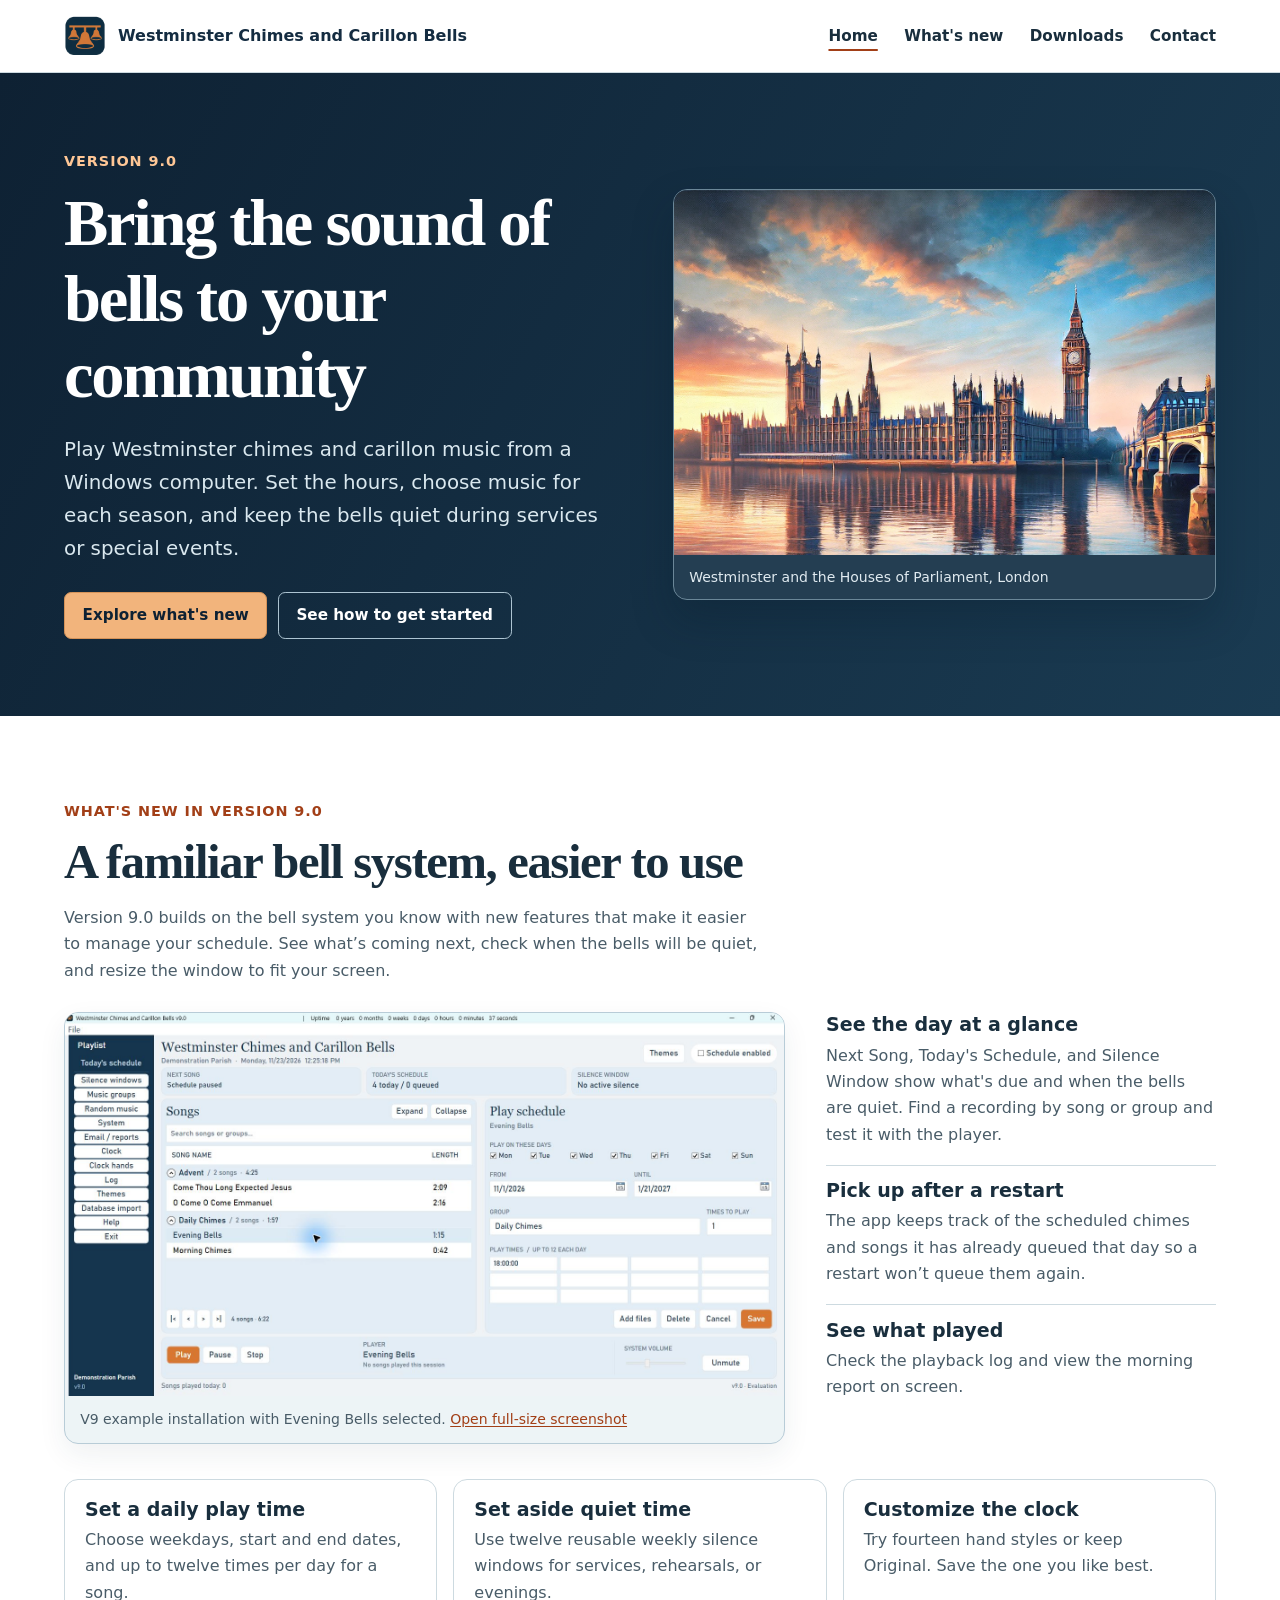
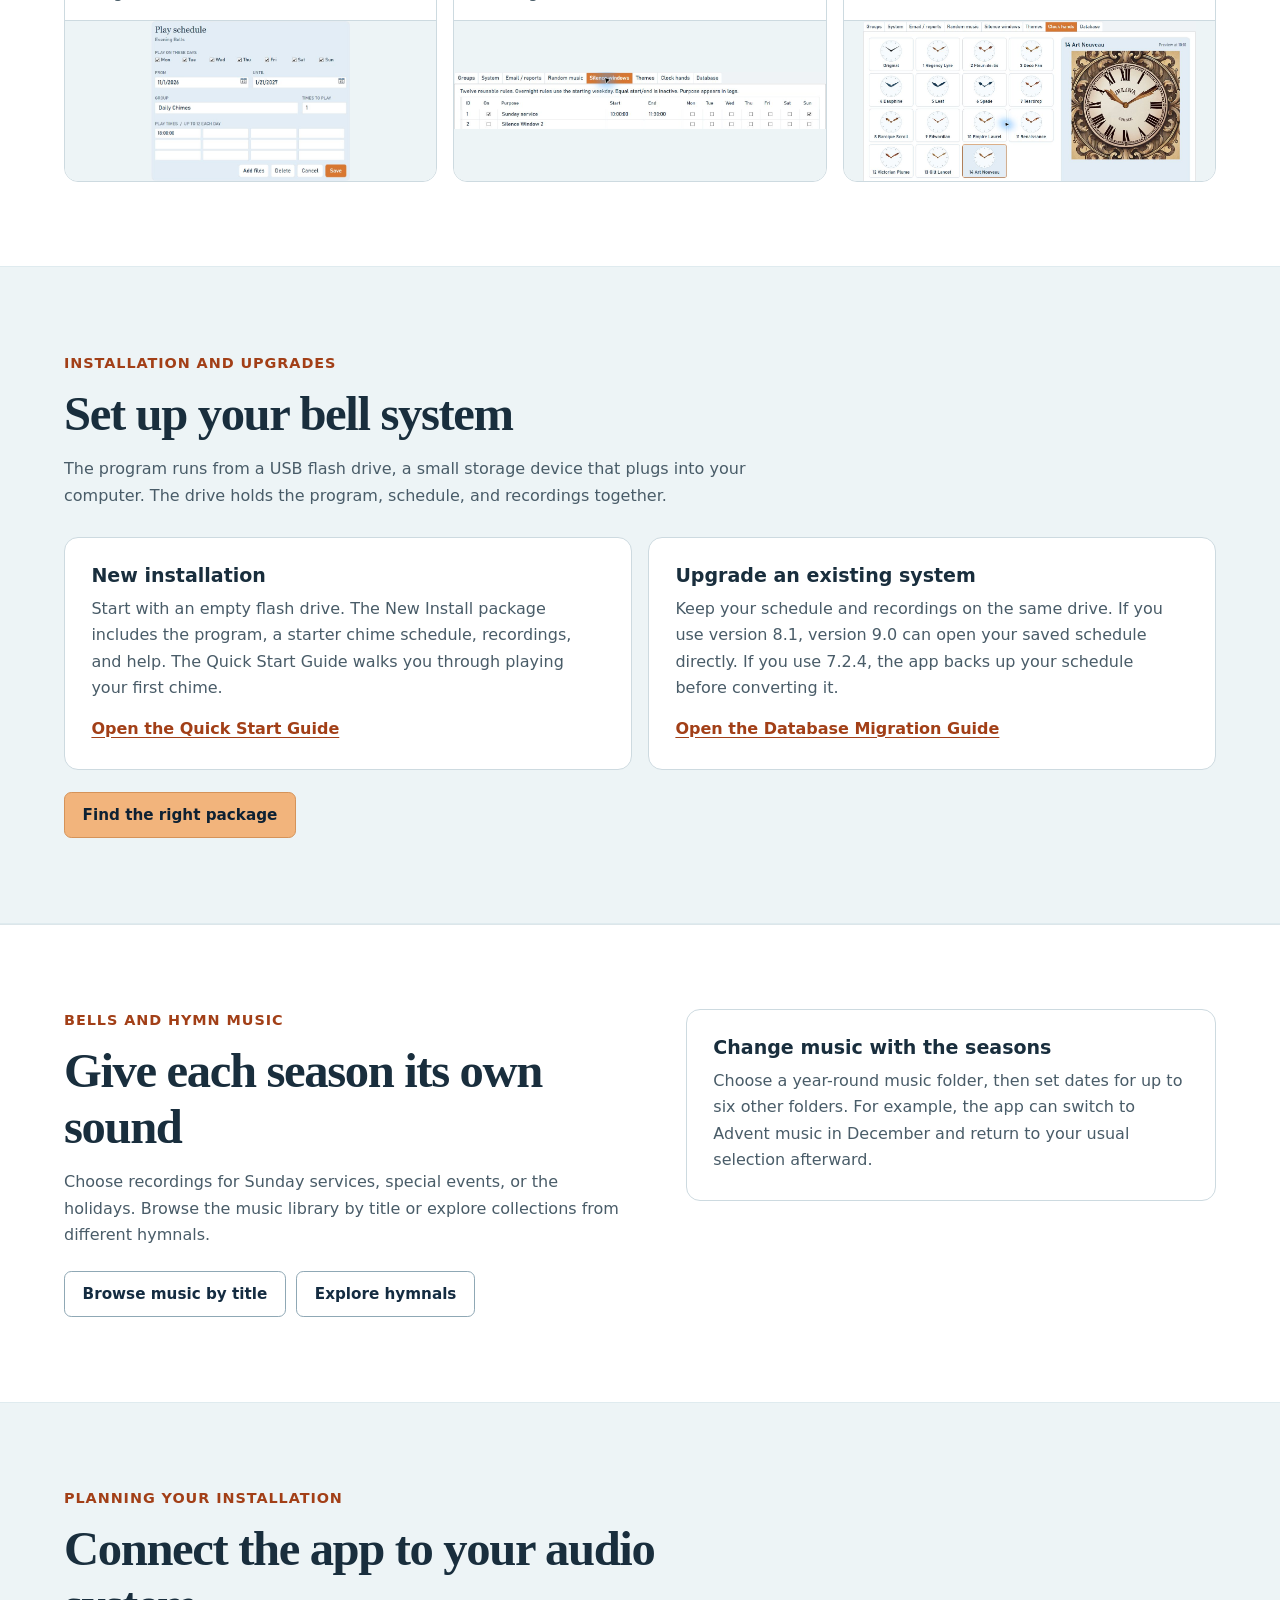
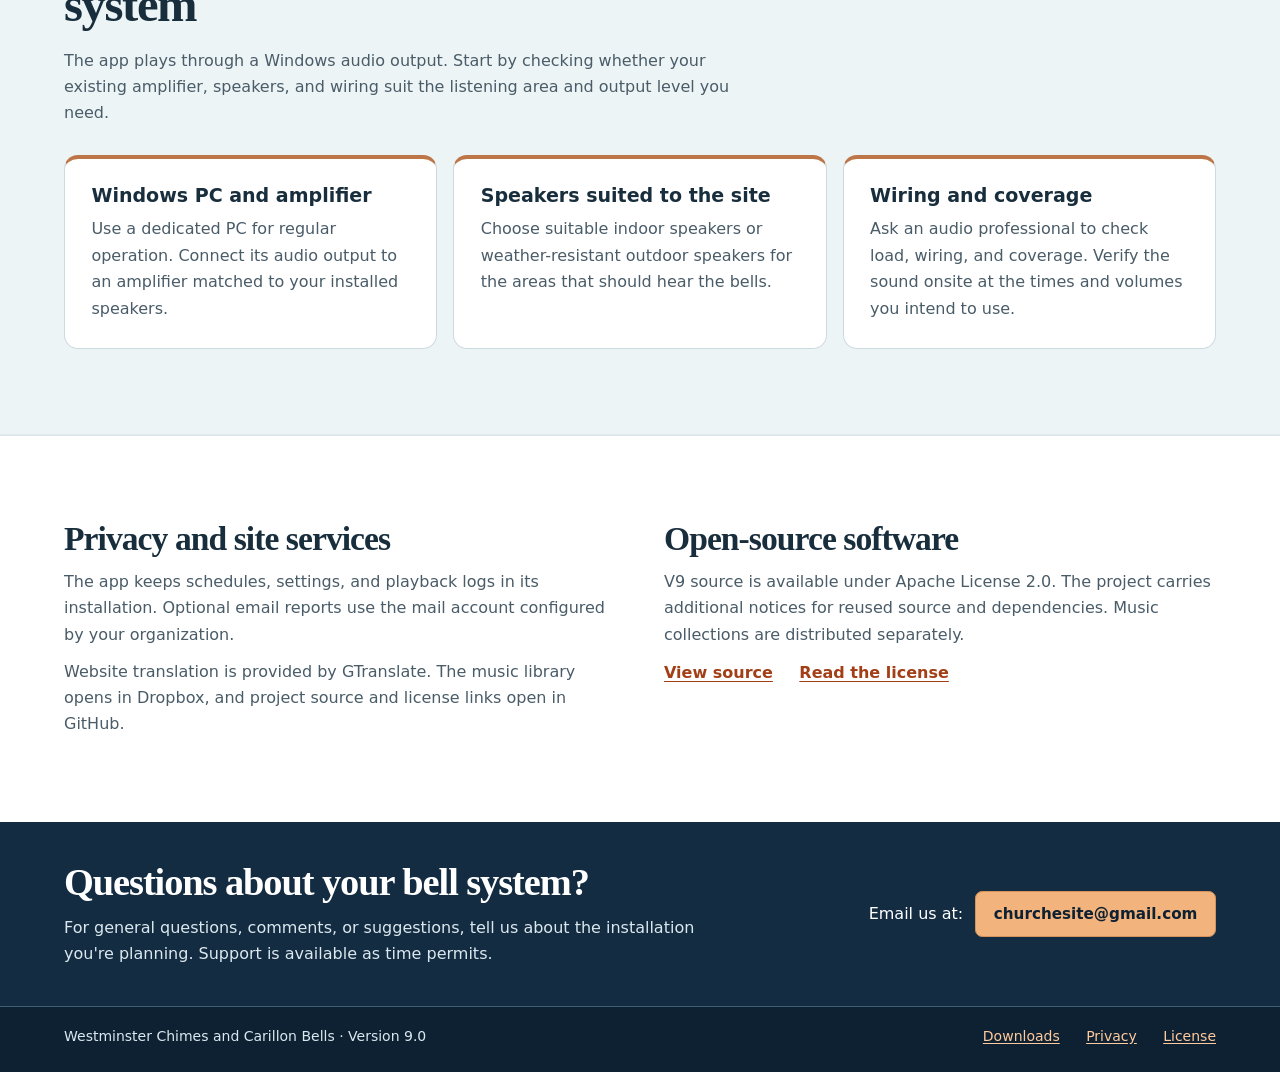
==== website/v9/index.html @ 09117218 "Refine Carillon v9 website copy for release" ====
<!doctype html>
<html lang="en">
<head>
  <meta charset="utf-8">
  <meta name="viewport" content="width=device-width, initial-scale=1">
  <meta name="robots" content="noindex, nofollow">
  <meta name="description" content="Westminster Chimes and Carillon Bells 9.0 lets churches and community organizations schedule chimes, seasonal music, and quiet hours on a Windows PC.">
  <meta property="og:type" content="website">
  <meta property="og:title" content="Westminster Chimes and Carillon Bells 9.0">
  <meta property="og:description" content="Bring the sound of Westminster chimes and carillon music to your church or community.">
  <meta property="og:image" content="assets/westminster.webp">
  <meta name="twitter:card" content="summary_large_image">
  <title>Westminster Chimes and Carillon Bells 9.0</title>
  <link rel="icon" href="assets/carillon-icon.ico" sizes="any">
  <link rel="stylesheet" href="assets/site.css">
</head>
<body>
  <a class="skip-link" href="#main-content">Skip to content</a>
  <header class="site-header" id="top">
    <div class="wrap header-row">
      <a class="brand" href="index.html" translate="no">
        <img src="assets/carillon-icon.ico" alt="" width="42" height="42">
        <span class="notranslate">Westminster Chimes and Carillon Bells</span>
      </a>
      <nav class="site-nav" aria-label="Main navigation">
        <a href="index.html" aria-current="page">Home</a>
        <a href="#whats-new">What's new</a>
        <a href="downloads.html">Downloads</a>
        <a href="#contact">Contact</a>
      </nav>
    </div>
  </header>

  <main id="main-content">
    <section class="hero" aria-labelledby="hero-title">
      <div class="wrap hero-grid">
        <div class="hero-copy">
          <p class="eyebrow">Version 9.0</p>
          <h1 id="hero-title">Bring the sound of bells to your community</h1>
          <p>Play Westminster chimes and carillon music from a Windows computer. Set the hours, choose music for each season, and keep the bells quiet during services or special events.</p>
          <div class="button-row">
            <a class="button button-primary" href="#whats-new">Explore what's new</a>
            <a class="button button-secondary" href="#downloads">See how to get started</a>
          </div>
        </div>
        <figure class="hero-figure">
          <img src="assets/westminster.webp" alt="The clock tower and Parliament beside the River Thames at dusk" width="1638" height="863" fetchpriority="high">
          <figcaption>Westminster and the Houses of Parliament, London</figcaption>
        </figure>
      </div>
    </section>

    <section class="section" id="whats-new" aria-labelledby="features-title">
      <div class="wrap" id="maintenance-update">
        <div class="section-heading">
          <p class="eyebrow">What's new in version 9.0</p>
          <h2 id="features-title">A familiar bell system, easier to use</h2>
          <p>Version 9.0 builds on the bell system you know with new features that make it easier to manage your schedule. See what’s coming next, check when the bells will be quiet, and resize the window to fit your screen.</p>
        </div>
        <div class="showcase">
          <figure class="app-figure">
            <a href="assets/app-overview.webp" aria-label="Open the full-size v9 application screenshot">
              <img src="assets/app-overview.webp" alt="The v9 window shows the grouped playlist, next song, schedule editor, and playback controls" loading="lazy">
            </a>
            <figcaption>V9 example installation with Evening Bells selected. <a href="assets/app-overview.webp">Open full-size screenshot</a></figcaption>
          </figure>
          <div class="feature-column">
            <article class="feature">
              <h3>See the day at a glance</h3>
              <p>Next Song, Today's Schedule, and Silence Window show what's due and when the bells are quiet. Find a recording by song or group and test it with the player.</p>
            </article>
            <article class="feature">
              <h3>Pick up after a restart</h3>
              <p>The app keeps track of the scheduled chimes and songs it has already queued that day so a restart won’t queue them again.</p>
            </article>
            <article class="feature">
              <h3>See what played</h3>
              <p>Check the playback log and view the morning report on screen.</p>
            </article>
          </div>
        </div>

        <div class="grid grid-three demo-grid" aria-label="Examples from the v9 application">
          <article class="card demo-card">
            <div class="demo-copy">
              <h3>Set a daily play time</h3>
              <p>Choose weekdays, start and end dates, and up to twelve times per day for a song.</p>
            </div>
            <a href="assets/schedule.webp" aria-label="Open the schedule editor screenshot">
              <img src="assets/schedule.webp" alt="Play Schedule editor with weekdays, dates, repeat count, and play times" loading="lazy">
            </a>
          </article>
          <article class="card demo-card">
            <div class="demo-copy">
              <h3>Set aside quiet time</h3>
              <p>Use twelve reusable weekly silence windows for services, rehearsals, or evenings.</p>
            </div>
            <a href="assets/silence.webp" aria-label="Open the silence windows screenshot">
              <img src="assets/silence.webp" alt="Silence Windows grid with purpose, start and end times, and weekday checkboxes" loading="lazy">
            </a>
          </article>
          <article class="card demo-card">
            <div class="demo-copy">
              <h3>Customize the clock</h3>
              <p>Try fourteen hand styles or keep Original. Save the one you like best.</p>
            </div>
            <a href="assets/clock-hands.webp" aria-label="Open the clock hand gallery screenshot">
              <img src="assets/clock-hands.webp" alt="Clock Hands tab with Original and numbered styles and a selected style shown on the clock face" loading="lazy">
            </a>
          </article>
        </div>
      </div>
    </section>

    <section class="section section-accent" id="downloads" aria-labelledby="downloads-title">
      <div class="wrap">
        <div class="section-heading">
          <p class="eyebrow">Installation and upgrades</p>
          <h2 id="downloads-title">Set up your bell system</h2>
          <p>The program runs from a USB flash drive, a small storage device that plugs into your computer. The drive holds the program, schedule, and recordings together.</p>
        </div>
        <div class="grid grid-two">
          <article class="card">
            <h3>New installation</h3>
            <p>Start with an empty flash drive. The New Install package includes the program, a starter chime schedule, recordings, and help. The Quick Start Guide walks you through playing your first chime.</p>
            <a href="guides/quick-start.pdf">Open the Quick Start Guide</a>
          </article>
          <article class="card">
            <h3>Upgrade an existing system</h3>
            <p>Keep your schedule and recordings on the same drive. If you use version 8.1, version 9.0 can open your saved schedule directly. If you use 7.2.4, the app backs up your schedule before converting it.</p>
            <a href="guides/migration-guide.pdf">Open the Database Migration Guide</a>
          </article>
        </div>
        <div class="button-row section-action">
          <a class="button button-primary" href="downloads.html#software">Find the right package</a>
        </div>
      </div>
    </section>

    <section class="section" id="music" aria-labelledby="music-title">
      <div class="wrap section-split">
        <div class="section-heading">
          <p class="eyebrow">Bells and hymn music</p>
          <h2 id="music-title">Give each season its own sound</h2>
          <p>Choose recordings for Sunday services, special events, or the holidays. Browse the music library by title or explore collections from different hymnals.</p>
          <div class="button-row section-action">
            <a class="button button-secondary" href="downloads.html#music-a-z">Browse music by title</a>
            <a class="button button-secondary" href="downloads.html#hymnals">Explore hymnals</a>
          </div>
        </div>
        <div class="card">
          <h3>Change music with the seasons</h3>
          <p>Choose a year-round music folder, then set dates for up to six other folders. For example, the app can switch to Advent music in December and return to your usual selection afterward.</p>
        </div>
      </div>
    </section>

    <section class="section section-accent" id="hardware" aria-labelledby="hardware-title">
      <div class="wrap">
        <div class="section-heading">
          <p class="eyebrow">Planning your installation</p>
          <h2 id="hardware-title">Connect the app to your audio system</h2>
          <p>The app plays through a Windows audio output. Start by checking whether your existing amplifier, speakers, and wiring suit the listening area and output level you need.</p>
        </div>
        <div class="grid grid-three">
          <article class="card hardware-card">
            <h3>Windows PC and amplifier</h3>
            <p>Use a dedicated PC for regular operation. Connect its audio output to an amplifier matched to your installed speakers.</p>
          </article>
          <article class="card hardware-card">
            <h3>Speakers suited to the site</h3>
            <p>Choose suitable indoor speakers or weather-resistant outdoor speakers for the areas that should hear the bells.</p>
          </article>
          <article class="card hardware-card">
            <h3>Wiring and coverage</h3>
            <p>Ask an audio professional to check load, wiring, and coverage. Verify the sound onsite at the times and volumes you intend to use.</p>
          </article>
        </div>
      </div>
    </section>

    <section class="section policies" aria-label="Privacy and license">
      <div class="wrap grid grid-two">
        <article id="privacy">
          <h2>Privacy and site services</h2>
          <p>The app keeps schedules, settings, and playback logs in its installation. Optional email reports use the mail account configured by your organization.</p>
          <p>Website translation is provided by GTranslate. The music library opens in Dropbox, and project source and license links open in GitHub.</p>
        </article>
        <article id="license">
          <h2>Open-source software</h2>
          <p>V9 source is available under Apache License 2.0. The project carries additional notices for reused source and dependencies. Music collections are distributed separately.</p>
          <div class="inline-links">
            <a href="https://github.com/tmartindub/CarillonBells-9.0">View source</a>
            <a href="https://github.com/tmartindub/CarillonBells-9.0/blob/main/LICENSE">Read the license</a>
          </div>
        </article>
      </div>
    </section>

    <section class="contact-band" id="contact" aria-labelledby="contact-title">
      <div class="wrap contact-row">
        <div>
          <h2 id="contact-title">Questions about your bell system?</h2>
          <p>For general questions, comments, or suggestions, tell us about the installation you're planning. Support is available as time permits.</p>
        </div>
        <div class="contact-email">
          <span>Email us at:</span>
          <a class="button button-primary" href="mailto:churchesite@gmail.com" translate="no"><span class="notranslate">churchesite@gmail.com</span></a>
        </div>
      </div>
    </section>
  </main>

  <footer class="site-footer">
    <div class="wrap footer-row">
      <p><span class="notranslate" translate="no">Westminster Chimes and Carillon Bells</span> · Version 9.0</p>
      <nav aria-label="Footer navigation">
        <a href="downloads.html">Downloads</a>
        <a href="#privacy">Privacy</a>
        <a href="#license">License</a>
      </nav>
    </div>
  </footer>

  <div class="gtranslate_wrapper"></div>
  <script src="assets/site.js" defer></script>
</body>
</html>
---- website/v9/assets/site.css ----
:root {
  color-scheme: light;
  --ink: #192e3d;
  --navy: #142c41;
  --deep-navy: #0e2133;
  --muted: #495c68;
  --accent: #a23f17;
  --copper: #f2b47c;
  --line: #cddae0;
  --surface: #fff;
  --soft: #edf4f6;
  --warm: #faf3ea;
  --reading-width: 69ch;
  --radius: .875rem;
  --body: "Segoe UI", system-ui, sans-serif;
  --heading: Georgia, "Times New Roman", serif;
}

*, *::before, *::after { box-sizing: border-box; }
html { scroll-padding-top: 1.25rem; }
body { margin: 0; background: var(--surface); color: var(--ink); font-family: var(--body); font-size: 1rem; line-height: 1.65; }
img { display: block; max-inline-size: 100%; block-size: auto; }
figure { margin: 0; }
a { color: var(--accent); text-underline-offset: .17em; }
a:hover { color: var(--navy); }
button, select { font: inherit; }
:focus-visible { outline: 3px solid #1689bb; outline-offset: 4px; }
h1, h2, h3 { margin: 0; font-weight: 650; line-height: 1.14; }
h1, h2 { font-family: var(--heading); }
h1 { font-size: clamp(2.45rem, 5.2vw, 4.35rem); letter-spacing: -.035em; }
h2 { font-size: clamp(1.95rem, 3.8vw, 3.15rem); letter-spacing: -.028em; }
h3 { font-size: 1.19rem; }
p { margin: 0; }
p + p { margin-block-start: .8rem; }
code { color: var(--navy); background: var(--soft); border-radius: .25rem; padding: .08rem .3rem; overflow-wrap: anywhere; }
strong { font-weight: 700; }

.wrap { width: min(calc(100% - 3.5rem), 72rem); margin-inline: auto; }
.skip-link { position: fixed; z-index: 100; inset-block-start: .75rem; inset-inline-start: .75rem; translate: 0 -160%; padding: .65rem 1rem; color: var(--navy); background: var(--surface); border: 1px solid var(--line); border-radius: .4rem; }
.skip-link:focus { translate: 0; }
.site-header { background: var(--surface); border-block-end: 1px solid var(--line); }
.header-row { display: flex; align-items: center; justify-content: space-between; gap: 1rem 2rem; padding-block: .95rem; }
.brand { display: inline-flex; gap: .75rem; align-items: center; color: var(--navy); font-weight: 725; line-height: 1.26; text-decoration: none; }
.brand img { inline-size: 2.625rem; block-size: 2.625rem; flex: 0 0 auto; }
.brand span { max-inline-size: 33ch; text-wrap: balance; }
.site-nav, .footer-row nav, .inline-links { display: flex; flex-wrap: wrap; align-items: center; gap: .55rem 1.65rem; }
.site-nav a { padding-block: .35rem; font-size: .95rem; color: var(--ink); font-weight: 650; text-decoration: none; }
.site-nav a[aria-current="page"] { text-decoration: underline; text-decoration-color: var(--accent); text-decoration-thickness: 2px; text-underline-offset: .52em; }
.site-nav a:hover { color: var(--accent); }

.hero, .page-intro { color: #fff; background: linear-gradient(118deg, var(--deep-navy), #1a3b52); }
.hero { padding-block: clamp(2.85rem, 6vw, 5.55rem); }
.hero-grid { display: grid; grid-template-columns: minmax(0, 1.02fr) minmax(0, 1fr); gap: clamp(1.9rem, 4.3vw, 3.75rem); align-items: center; }
.hero-copy > p:not(.eyebrow) { max-width: 49ch; margin-block-start: 1.35rem; color: #dae8ef; font-size: clamp(1.05rem, 1.55vw, 1.24rem); }
.eyebrow { margin-block-end: .7rem; color: var(--accent); font-size: .9rem; font-weight: 750; letter-spacing: .065em; text-transform: uppercase; }
.hero .eyebrow, .page-intro .eyebrow { color: #ffc796; }
.hero-figure { overflow: hidden; background: #243e52; border: 1px solid #6b8798; border-radius: var(--radius); box-shadow: 0 1.25rem 2.5rem #081b2a44; }
.hero-figure img { inline-size: 100%; aspect-ratio: 1.48; object-fit: cover; object-position: 54% center; }
.hero-figure figcaption { padding: .65rem .95rem; color: #e0eaf0; font-size: .875rem; }
.button-row, .actions { display: flex; align-items: center; flex-wrap: wrap; gap: .65rem; }
.hero .button-row { margin-block-start: 1.7rem; }
.button { display: inline-flex; align-items: center; justify-content: center; min-height: 2.9rem; padding: .58rem 1.1rem; border: 1px solid transparent; border-radius: .45rem; font-size: .95rem; font-weight: 725; line-height: 1.35; text-align: center; text-decoration: none; }
.button-primary { background: var(--copper); color: var(--deep-navy); border-color: #d59359; }
.button-primary:hover { background: #ffc894; color: var(--deep-navy); }
.button-secondary { color: var(--navy); background: var(--surface); border-color: #8fa8b5; }
.button-secondary:hover { background: var(--soft); color: var(--navy); }
.hero .button-secondary, .page-intro .button-secondary { color: #fff; background: transparent; border-color: #adc4d2; }
.hero .button-secondary:hover, .page-intro .button-secondary:hover { background: #fff; color: var(--navy); }

.section { padding-block: clamp(3.1rem, 6.6vw, 5.4rem); }
.section + .section:not(.section-accent) { border-block-start: 1px solid #dce6ea; }
.section-accent { background: var(--soft); border-block: 1px solid #dfebef; }
.section-heading { max-inline-size: var(--reading-width); margin-block-end: 1.75rem; }
.section-heading p:not(.eyebrow) { margin-block-start: .9rem; color: var(--muted); }
.section-heading a { font-weight: 675; }
.section-heading > .button { margin-block-start: 1.15rem; }
.section-action { margin-block-start: 1.4rem; }
.section-split { display: grid; grid-template-columns: minmax(0, 1fr) minmax(0, .95fr); gap: clamp(1.5rem, 5vw, 4.25rem); align-items: start; }
.section-split > .section-heading { margin-block-end: 0; }
.grid { display: grid; gap: 1rem; }
.grid-two { grid-template-columns: repeat(2, minmax(0, 1fr)); }
.grid-three { grid-template-columns: repeat(3, minmax(0, 1fr)); }
.card { min-width: 0; padding: clamp(1.15rem, 2.5vw, 1.65rem); background: var(--surface); border: 1px solid var(--line); border-radius: var(--radius); }
.card > p { margin-block-start: .6rem; color: var(--muted); }
.card > a { display: inline-block; margin-block-start: .9rem; font-weight: 650; }
.card > .button { display: inline-flex; }
.flow > * + * { margin-block-start: 1rem; }
.notice { max-inline-size: var(--reading-width); padding: 1rem 1.1rem; border-inline-start: .25rem solid var(--accent); background: var(--warm); border-radius: .25rem .6rem .6rem .25rem; color: var(--ink); }

.showcase { display: grid; grid-template-columns: minmax(0, 1.85fr) minmax(0, 1fr); gap: clamp(1.35rem, 3.2vw, 2.55rem); align-items: start; }
.app-figure { overflow: hidden; background: var(--soft); border: 1px solid #b8ccd7; border-radius: var(--radius); box-shadow: 0 .65rem 1.75rem #18384d12; }
.app-figure > a { display: block; }
.app-figure > a:focus-visible, .demo-card > a:focus-visible { outline-offset: -4px; }
.app-figure img { inline-size: 100%; }
.app-figure figcaption { padding: .75rem .95rem; color: var(--muted); font-size: .875rem; }
.feature-column { display: grid; }
.feature { padding-block: .9rem 1.05rem; border-block-end: 1px solid var(--line); }
.feature:first-child { padding-block-start: .15rem; }
.feature:last-child { padding-block-end: 0; border-block-end: 0; }
.feature p, .demo-copy p { margin-block-start: .4rem; color: var(--muted); }
.demo-grid { margin-block-start: 2.2rem; }
.demo-card { display: flex; flex-direction: column; justify-content: space-between; gap: .85rem; padding: 0; overflow: hidden; }
.demo-copy { padding: 1.15rem 1.25rem 0; }
.demo-card > a { display: block; margin: 0; border-block-start: 1px solid var(--line); background: var(--soft); }
.demo-card img { inline-size: 100%; block-size: 10rem; object-fit: contain; object-position: center; }

.hardware-card { border-block-start: .26rem solid #bd7647; }
.policies h2 { font-size: clamp(1.5rem, 2.8vw, 2.1rem); }
.policies p { margin-block-start: .65rem; color: var(--muted); }
.policies .grid { gap: 1.75rem 3rem; }
.policies .inline-links { margin-block-start: .75rem; font-weight: 650; }
.contact-band { background: var(--navy); color: #fff; }
.contact-row { display: flex; justify-content: space-between; align-items: center; gap: 1.25rem 2.75rem; padding-block: 2.4rem; }
.contact-band h2 { font-size: clamp(1.7rem, 3vw, 2.55rem); }
.contact-band p { max-width: 62ch; margin-block-start: .65rem; color: #dbe8ef; }
.contact-email { display: flex; flex: 0 0 auto; flex-wrap: wrap; align-items: center; gap: .4rem .75rem; max-inline-size: 100%; }
.contact-band .button { overflow-wrap: anywhere; }
.site-footer { background: var(--deep-navy); border-block-start: 1px solid #405e73; color: #dae8ef; font-size: .875rem; }
.footer-row { display: flex; flex-wrap: wrap; justify-content: space-between; align-items: center; gap: .75rem 2rem; padding-block: 1.1rem 1.55rem; }
.footer-row a { color: #ffca9d; }
.footer-row a:hover { color: #fff; }

.page-intro { padding-block: clamp(2.7rem, 5.8vw, 4.6rem); }
.page-intro h1 { max-width: 19ch; }
.page-intro .wrap > p:not(.eyebrow) { max-width: var(--reading-width); margin-block-start: .9rem; color: #dce8ef; font-size: 1.1rem; }
.page-intro .button-row, .page-intro .actions { margin-block-start: 1.2rem; }
.jump-links { display: flex; flex-wrap: wrap; gap: .5rem 1.45rem; }
.jump-links a { color: #ffca9d; font-weight: 650; }
.jump-links a:hover { color: #fff; }
.package-architectures { display: flex; flex-wrap: wrap; gap: .4rem .55rem; padding: 0; list-style: none; }
.package-architectures li { padding: .2rem .55rem; border: 1px solid var(--line); border-radius: .3rem; color: var(--navy); background: var(--soft); font-size: .875rem; }
.music-list p { color: var(--muted); font-size: .875rem; }
.link-list { margin: 0; padding: 0; list-style: none; border: 1px solid var(--line); border-radius: var(--radius); overflow: hidden; background: var(--surface); }
.link-list > li { display: flex; justify-content: space-between; align-items: center; gap: .55rem 1rem; padding: .8rem 1.1rem; }
.link-list > li + li { border-block-start: 1px solid var(--line); }
.link-list a { font-weight: 650; }
.link-list small { color: var(--muted); font-size: .875rem; }
.installation-steps { max-width: var(--reading-width); padding-inline-start: 1.35rem; margin-block: 0; }
.installation-steps li { padding-inline-start: .25rem; margin-block-end: .65rem; }

@media (max-width: 58rem) {
  .hero-grid { grid-template-columns: minmax(0, 1fr) minmax(0, .86fr); }
  .showcase { grid-template-columns: 1fr; }
  .feature-column { grid-template-columns: repeat(3, minmax(0, 1fr)); gap: 1.2rem; }
  .feature, .feature:first-child, .feature:last-child { border-block-end: 0; border-block-start: 2px solid var(--line); padding-block: .75rem 0; }
}

@media (max-width: 46rem) {
  .wrap { width: calc(100% - 2.1rem); }
  .header-row { flex-direction: column; align-items: start; gap: .45rem; padding-block: .8rem; }
  .site-nav { gap: .3rem 1rem; }
  .hero-grid, .section-split, .grid-two, .grid-three, .feature-column { grid-template-columns: 1fr; }
  .hero-figure img { aspect-ratio: 1.75; }
  .grid, .feature-column { gap: .86rem; }
  .contact-row { flex-direction: column; align-items: start; }
  .demo-card img { block-size: 12rem; }
}

@media (max-width: 24rem) {
  .wrap { width: calc(100% - 1.5rem); }
  .site-nav { column-gap: .75rem; }
  .link-list > li { align-items: start; flex-direction: column; }
}
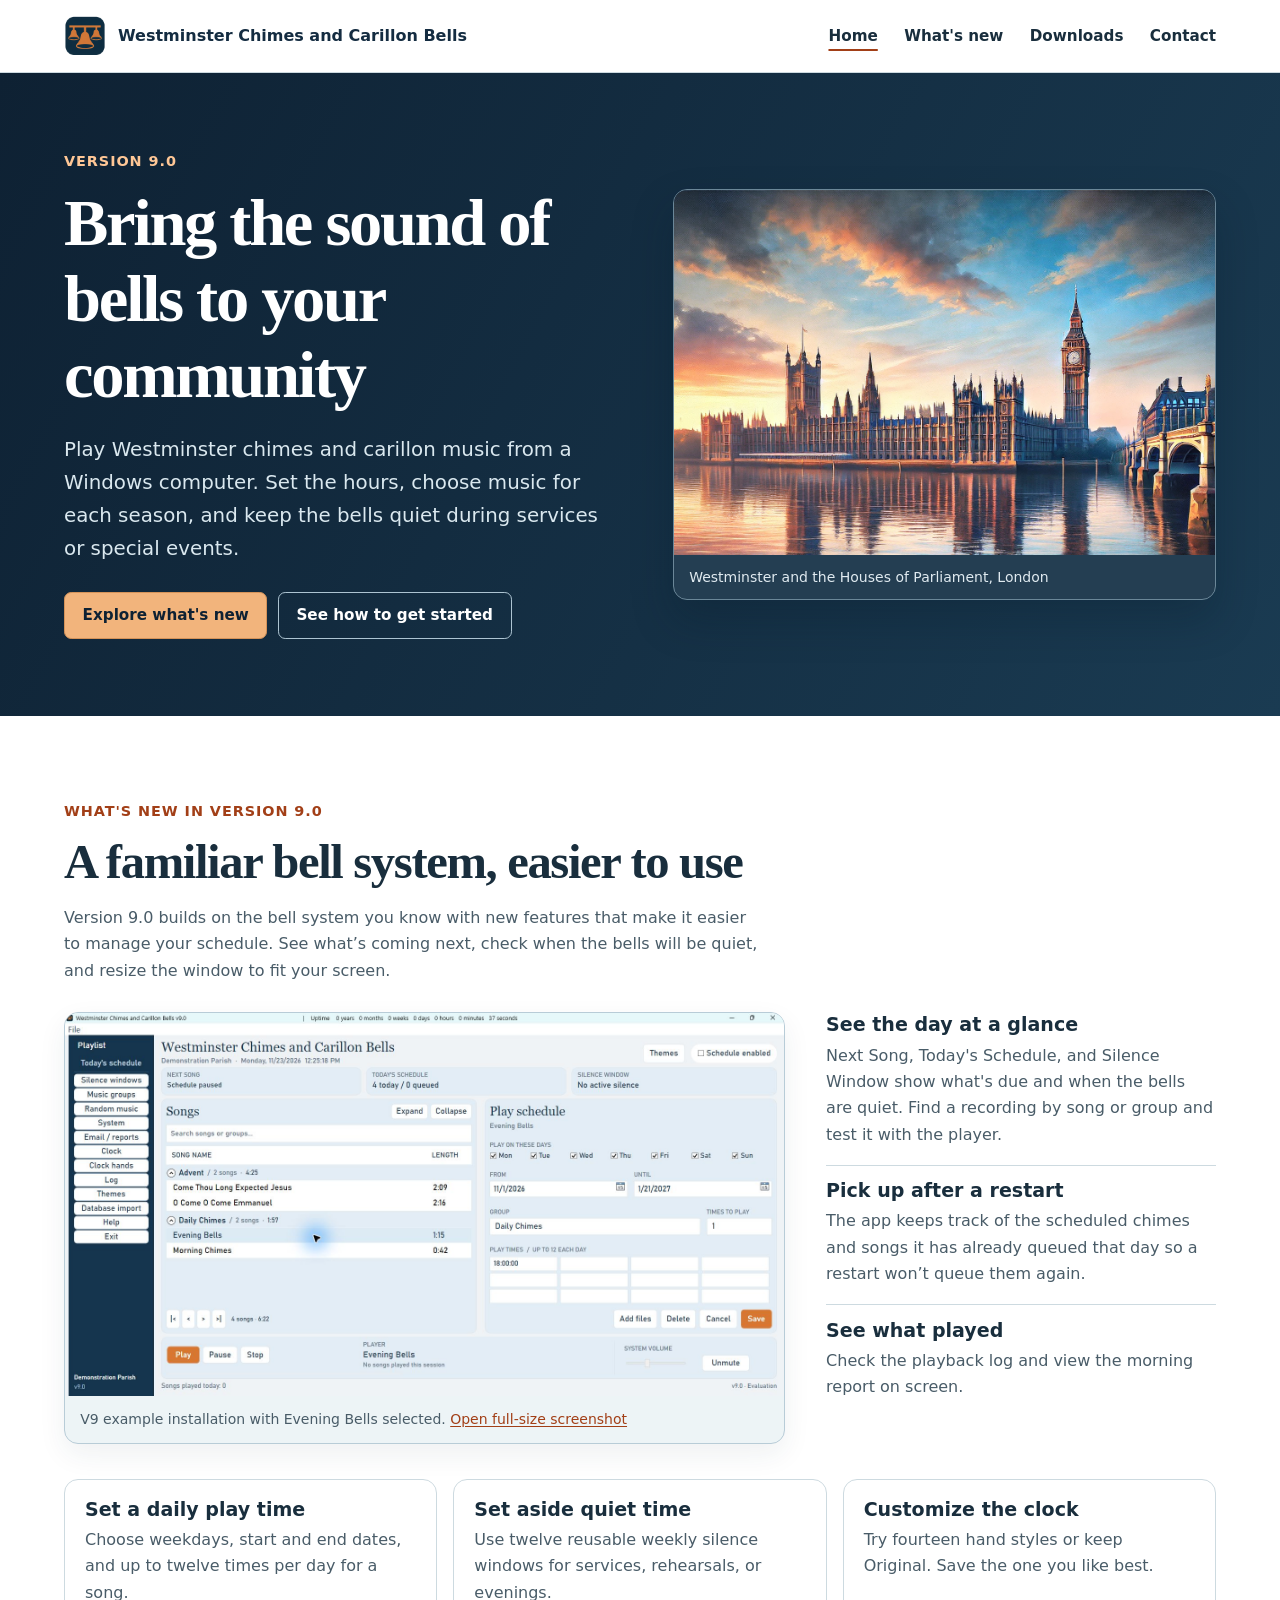
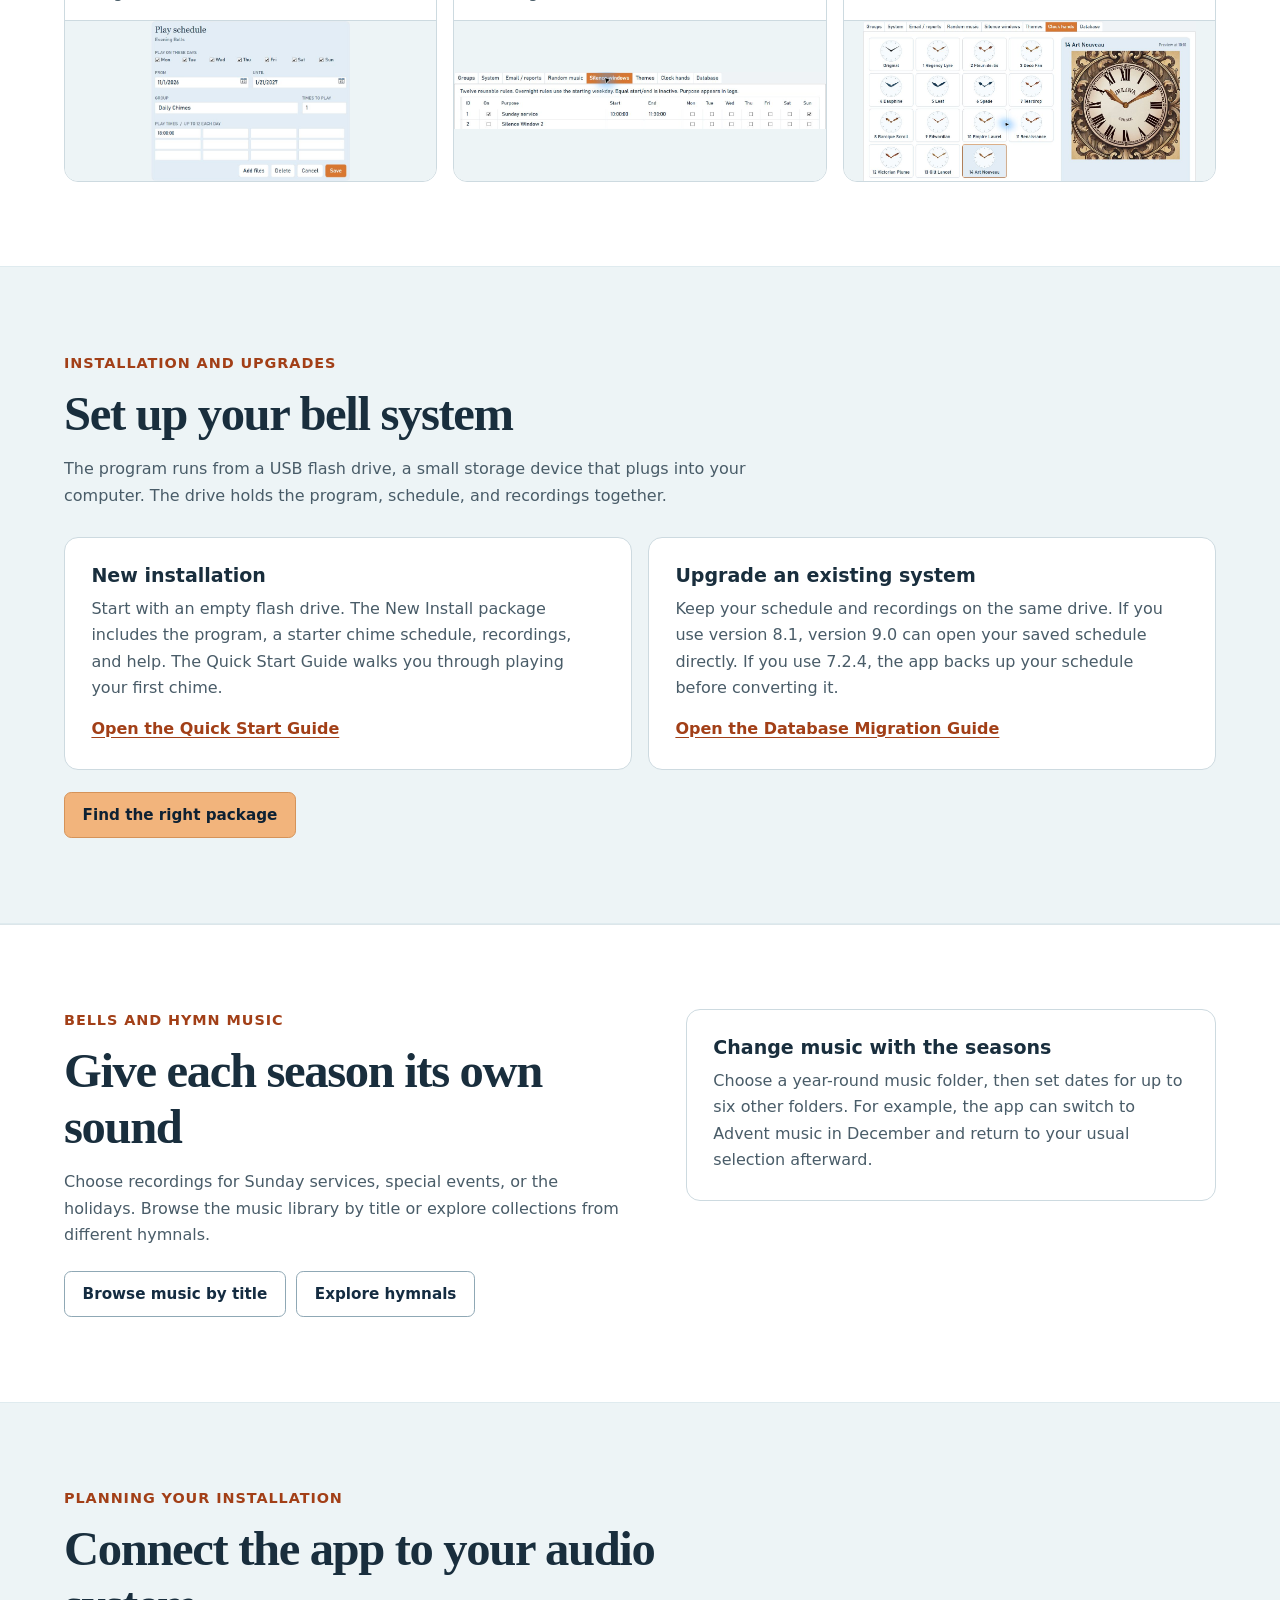
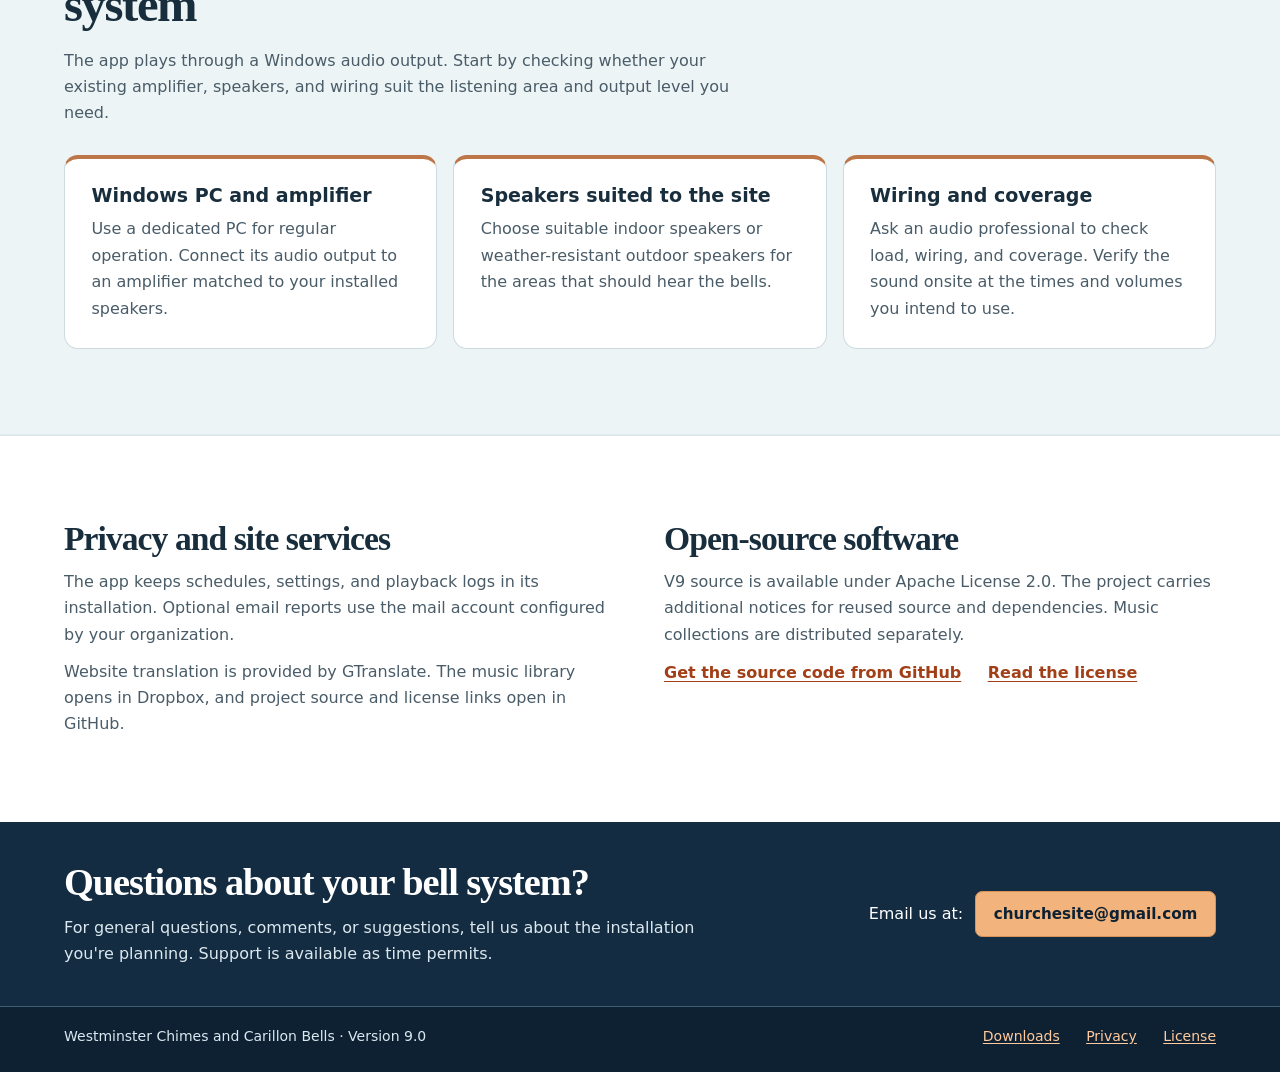
==== commit 5126162d: "Make the v9 GitHub source link clear on both pages" ====
--- a/website/v9/index.html
+++ b/website/v9/index.html
@@ -190,7 +190,7 @@
           <h2>Open-source software</h2>
           <p>V9 source is available under Apache License 2.0. The project carries additional notices for reused source and dependencies. Music collections are distributed separately.</p>
           <div class="inline-links">
-            <a href="https://github.com/tmartindub/CarillonBells-9.0">View source</a>
+            <a href="https://github.com/tmartindub/CarillonBells-9.0">Get the source code from GitHub</a>
             <a href="https://github.com/tmartindub/CarillonBells-9.0/blob/main/LICENSE">Read the license</a>
           </div>
         </article>
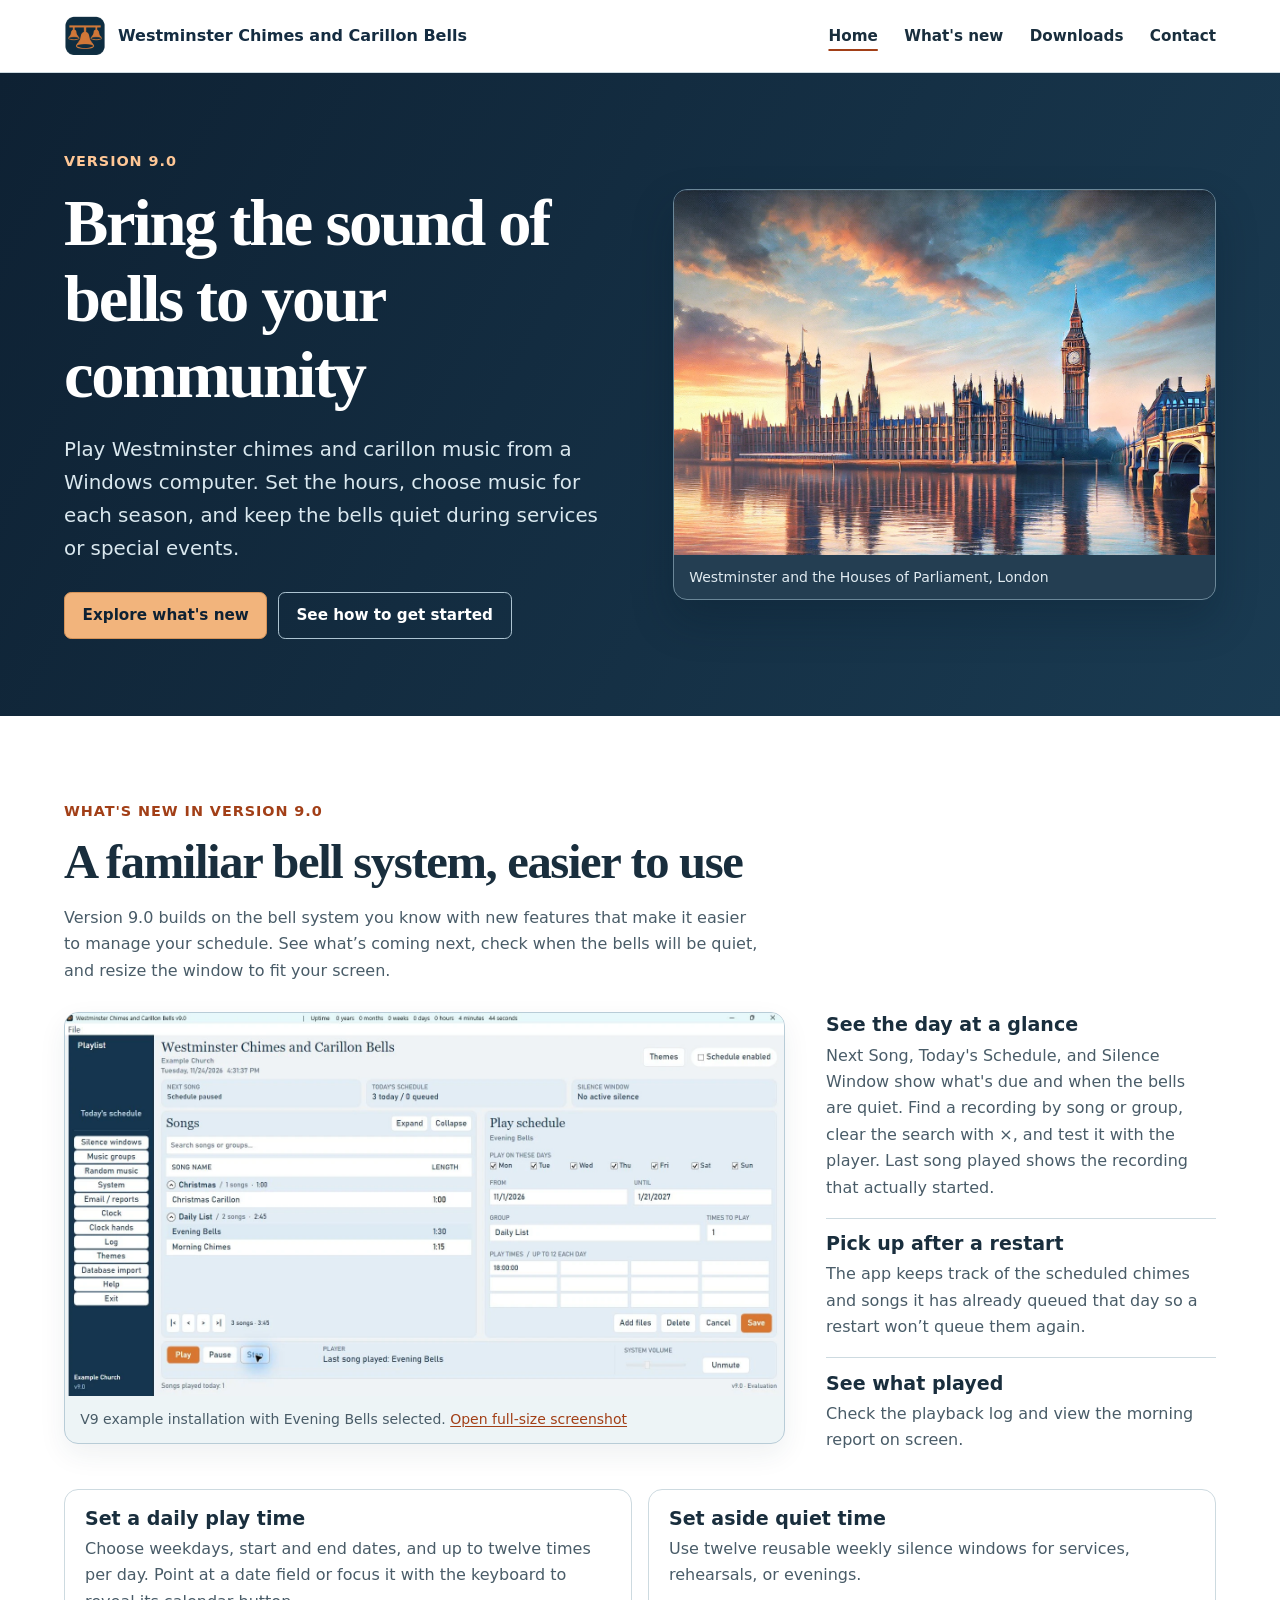
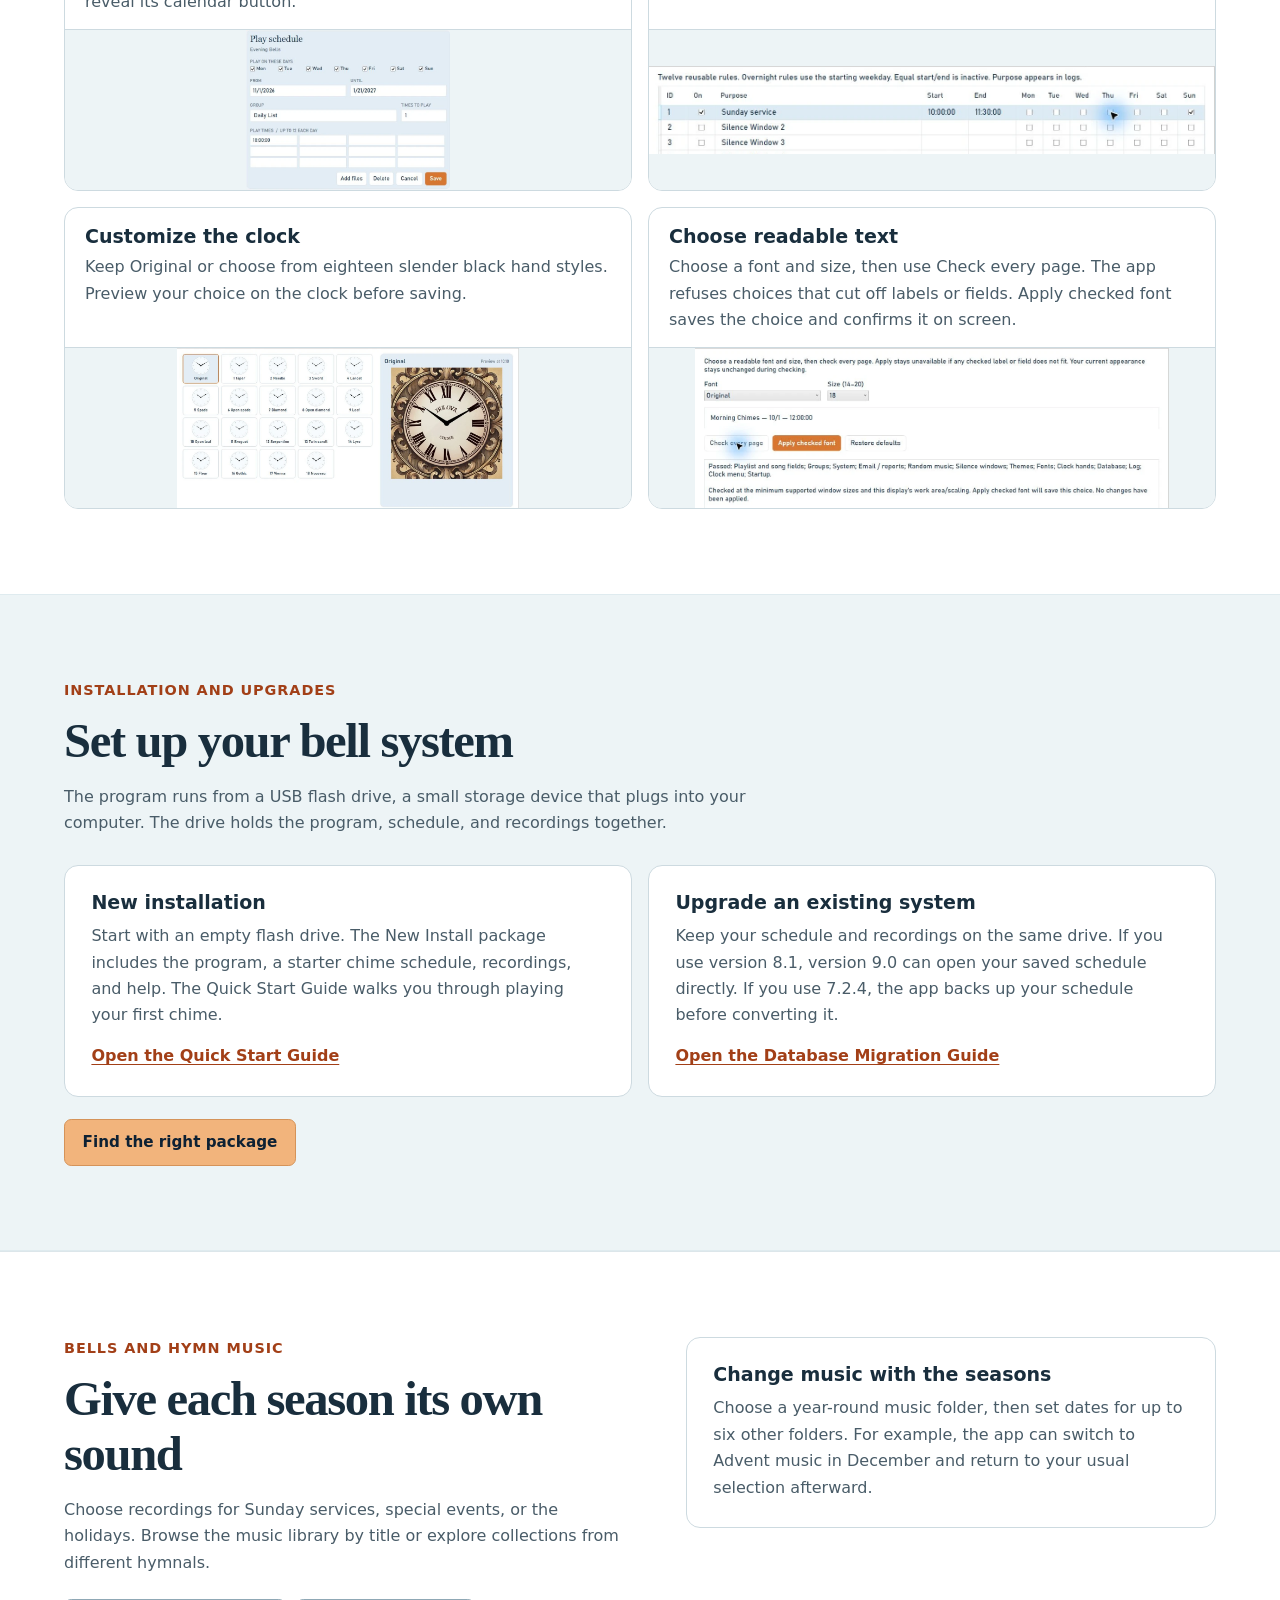
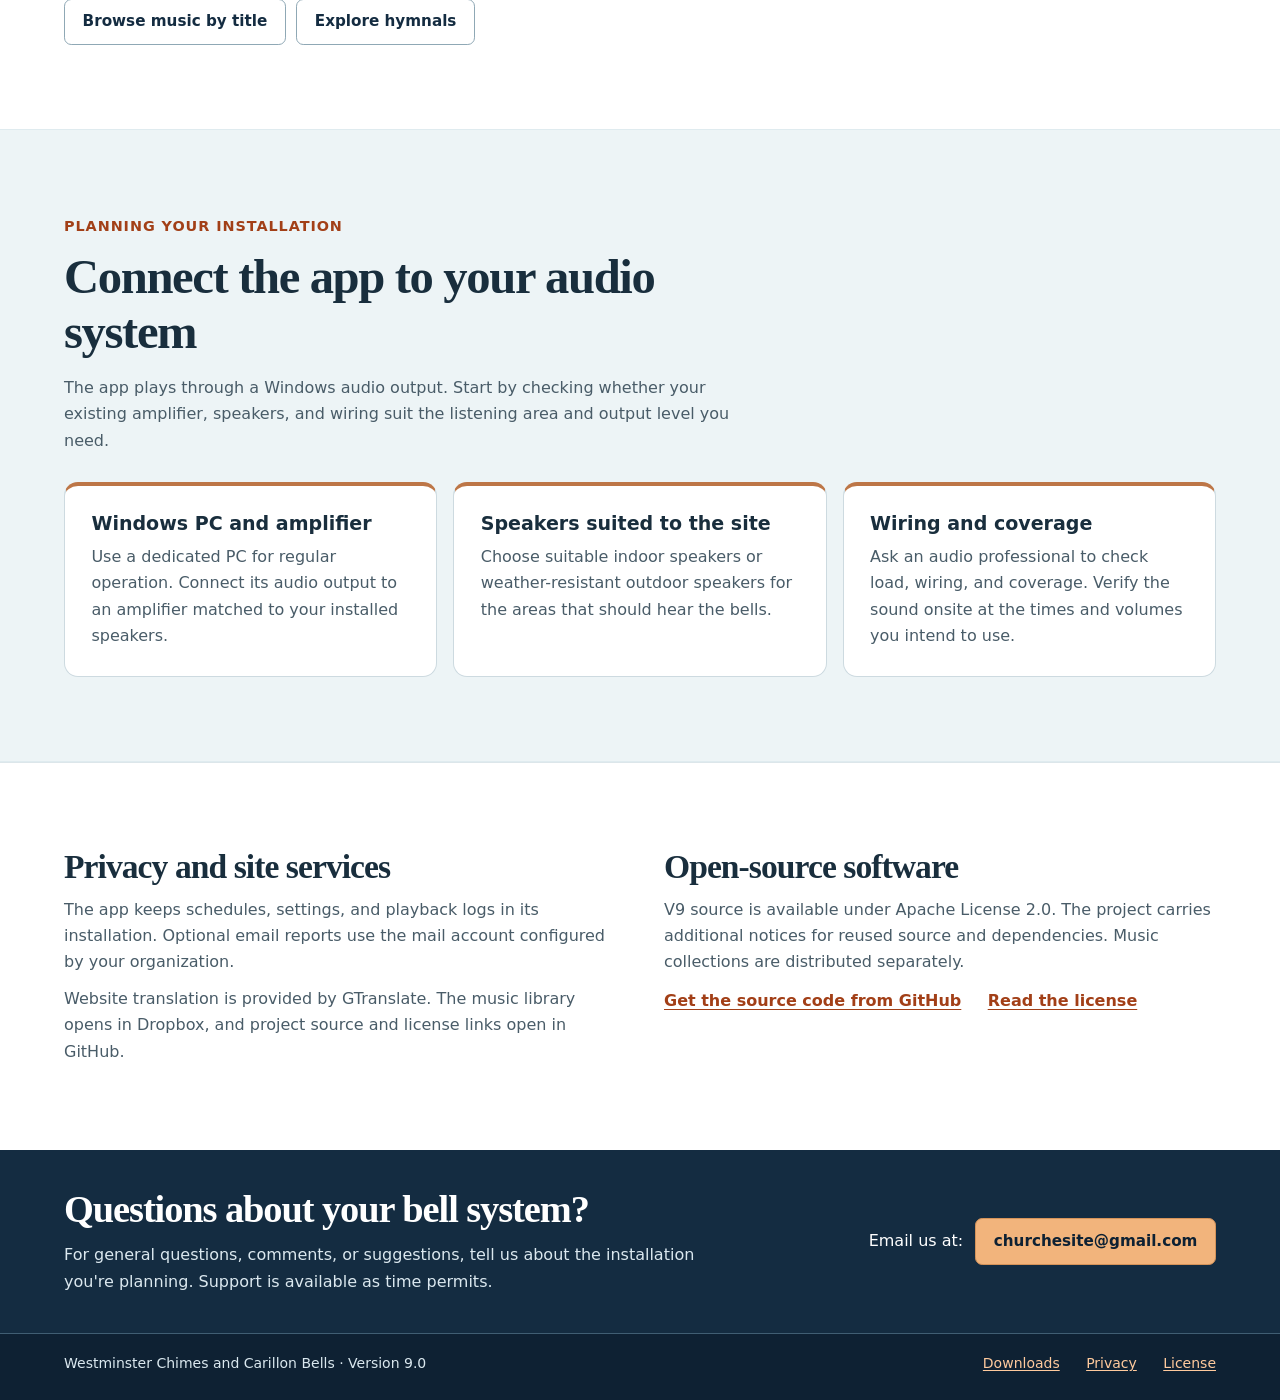
==== commit 00feb74a: "Refresh v9 guides help and proposed website for current UI" ====
--- a/website/v9/index.html
+++ b/website/v9/index.html
@@ -67,7 +67,7 @@
           <div class="feature-column">
             <article class="feature">
               <h3>See the day at a glance</h3>
-              <p>Next Song, Today's Schedule, and Silence Window show what's due and when the bells are quiet. Find a recording by song or group and test it with the player.</p>
+              <p>Next Song, Today's Schedule, and Silence Window show what's due and when the bells are quiet. Find a recording by song or group, clear the search with ×, and test it with the player. Last song played shows the recording that actually started.</p>
             </article>
             <article class="feature">
               <h3>Pick up after a restart</h3>
@@ -80,11 +80,11 @@
           </div>
         </div>
 
-        <div class="grid grid-three demo-grid" aria-label="Examples from the v9 application">
+        <div class="grid grid-two demo-grid" aria-label="Examples from the v9 application">
           <article class="card demo-card">
             <div class="demo-copy">
               <h3>Set a daily play time</h3>
-              <p>Choose weekdays, start and end dates, and up to twelve times per day for a song.</p>
+              <p>Choose weekdays, start and end dates, and up to twelve times per day. Point at a date field or focus it with the keyboard to reveal its calendar button.</p>
             </div>
             <a href="assets/schedule.webp" aria-label="Open the schedule editor screenshot">
               <img src="assets/schedule.webp" alt="Play Schedule editor with weekdays, dates, repeat count, and play times" loading="lazy">
@@ -102,11 +102,15 @@
           <article class="card demo-card">
             <div class="demo-copy">
               <h3>Customize the clock</h3>
-              <p>Try fourteen hand styles or keep Original. Save the one you like best.</p>
+              <p>Keep Original or choose from eighteen slender black hand styles. Preview your choice on the clock before saving.</p>
             </div>
             <a href="assets/clock-hands.webp" aria-label="Open the clock hand gallery screenshot">
               <img src="assets/clock-hands.webp" alt="Clock Hands tab with Original and numbered styles and a selected style shown on the clock face" loading="lazy">
             </a>
+          </article>
+          <article class="card demo-card">
+            <div class="demo-copy"><h3>Choose readable text</h3><p>Choose a font and size, then use Check every page. The app refuses choices that cut off labels or fields. Apply checked font saves the choice and confirms it on screen.</p></div>
+            <a href="assets/fonts.webp" aria-label="Open the font settings screenshot"><img src="assets/fonts.webp" alt="Fonts settings with a successful page check and Apply checked font available" loading="lazy"></a>
           </article>
         </div>
       </div>
--- a/website/v9/assets/site.css
+++ b/website/v9/assets/site.css
@@ -129,6 +129,18 @@
 .jump-links a:hover { color: #fff; }
 .package-architectures { display: flex; flex-wrap: wrap; gap: .4rem .55rem; padding: 0; list-style: none; }
 .package-architectures li { padding: .2rem .55rem; border: 1px solid var(--line); border-radius: .3rem; color: var(--navy); background: var(--soft); font-size: .875rem; }
+.source-panel {
+  display: flex;
+  flex-wrap: wrap;
+  align-items: center;
+  justify-content: space-between;
+  gap: .9rem 1.5rem;
+  color: #fff;
+  background: var(--navy);
+  border-color: #405e73;
+}
+.source-panel p { margin-block-start: .35rem; color: var(--soft); }
+.source-panel > .button { margin-block-start: 0; }
 .music-list p { color: var(--muted); font-size: .875rem; }
 .link-list { margin: 0; padding: 0; list-style: none; border: 1px solid var(--line); border-radius: var(--radius); overflow: hidden; background: var(--surface); }
 .link-list > li { display: flex; justify-content: space-between; align-items: center; gap: .55rem 1rem; padding: .8rem 1.1rem; }
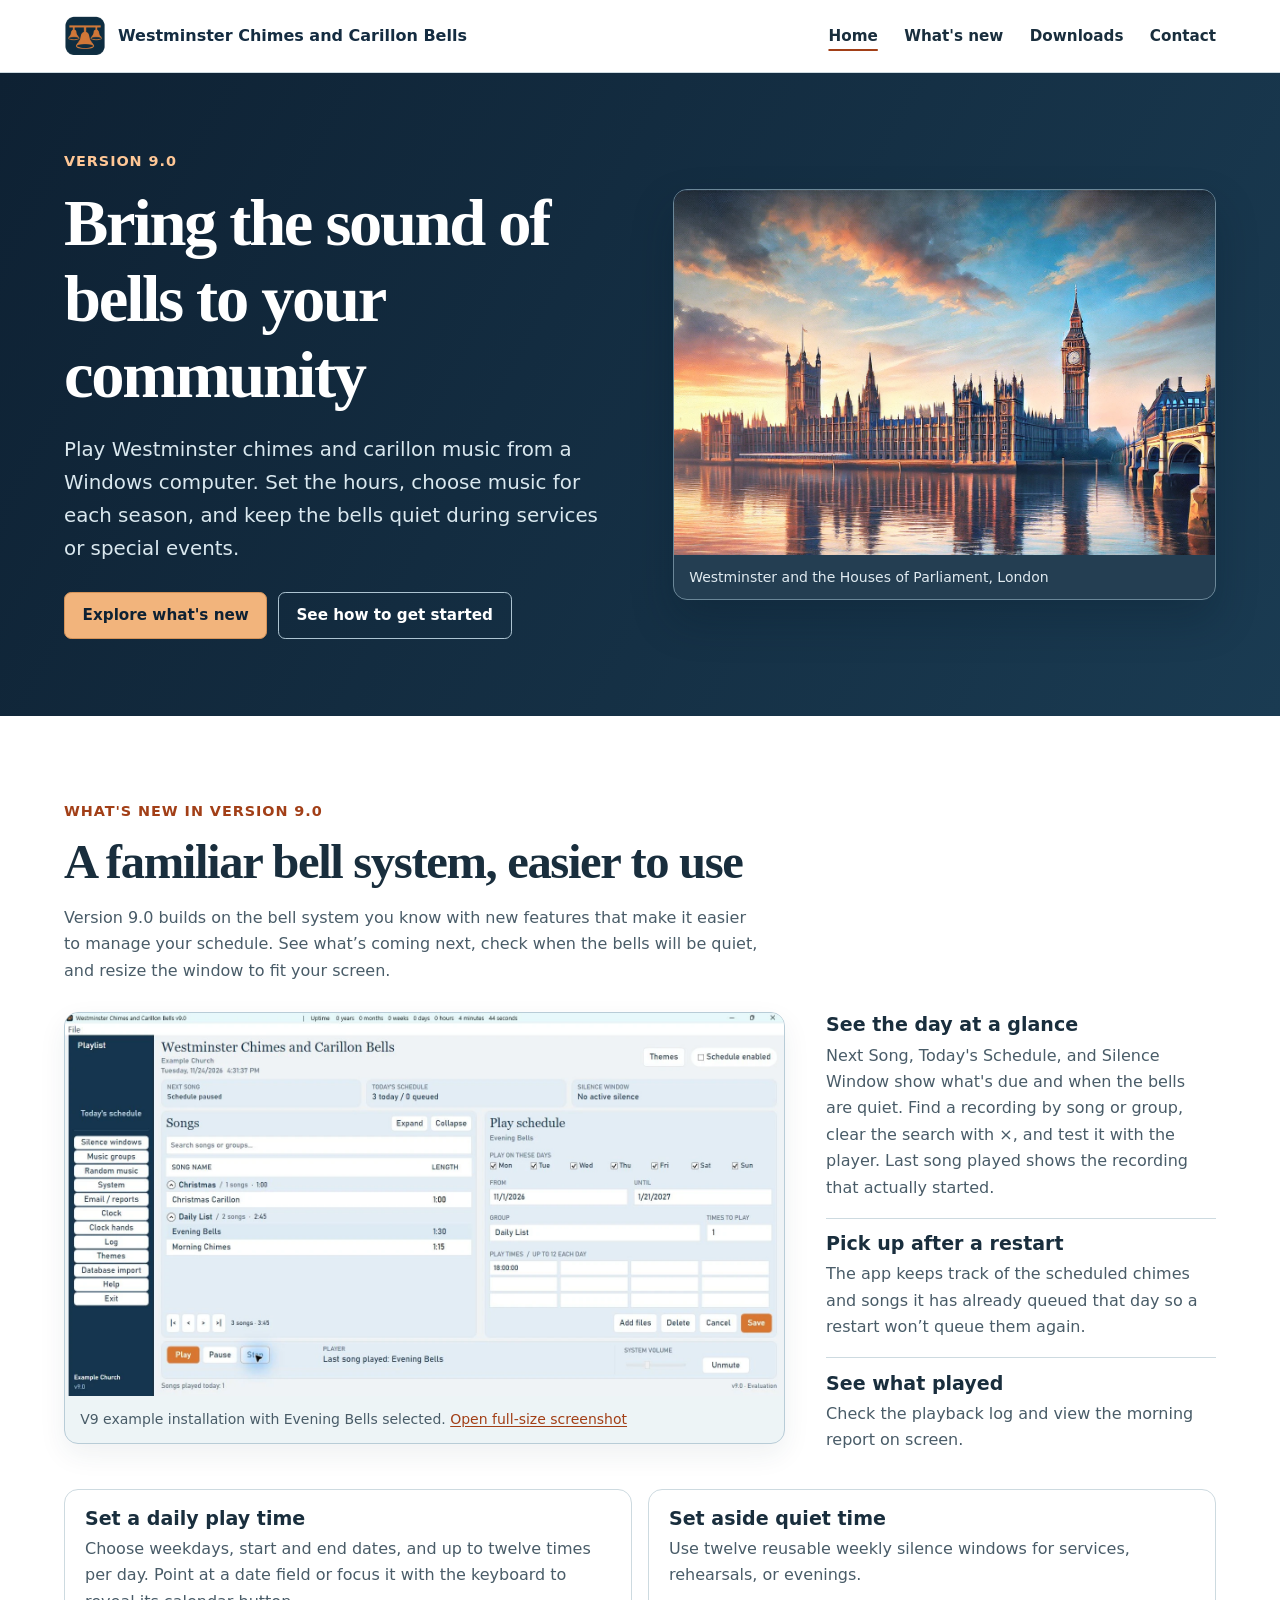
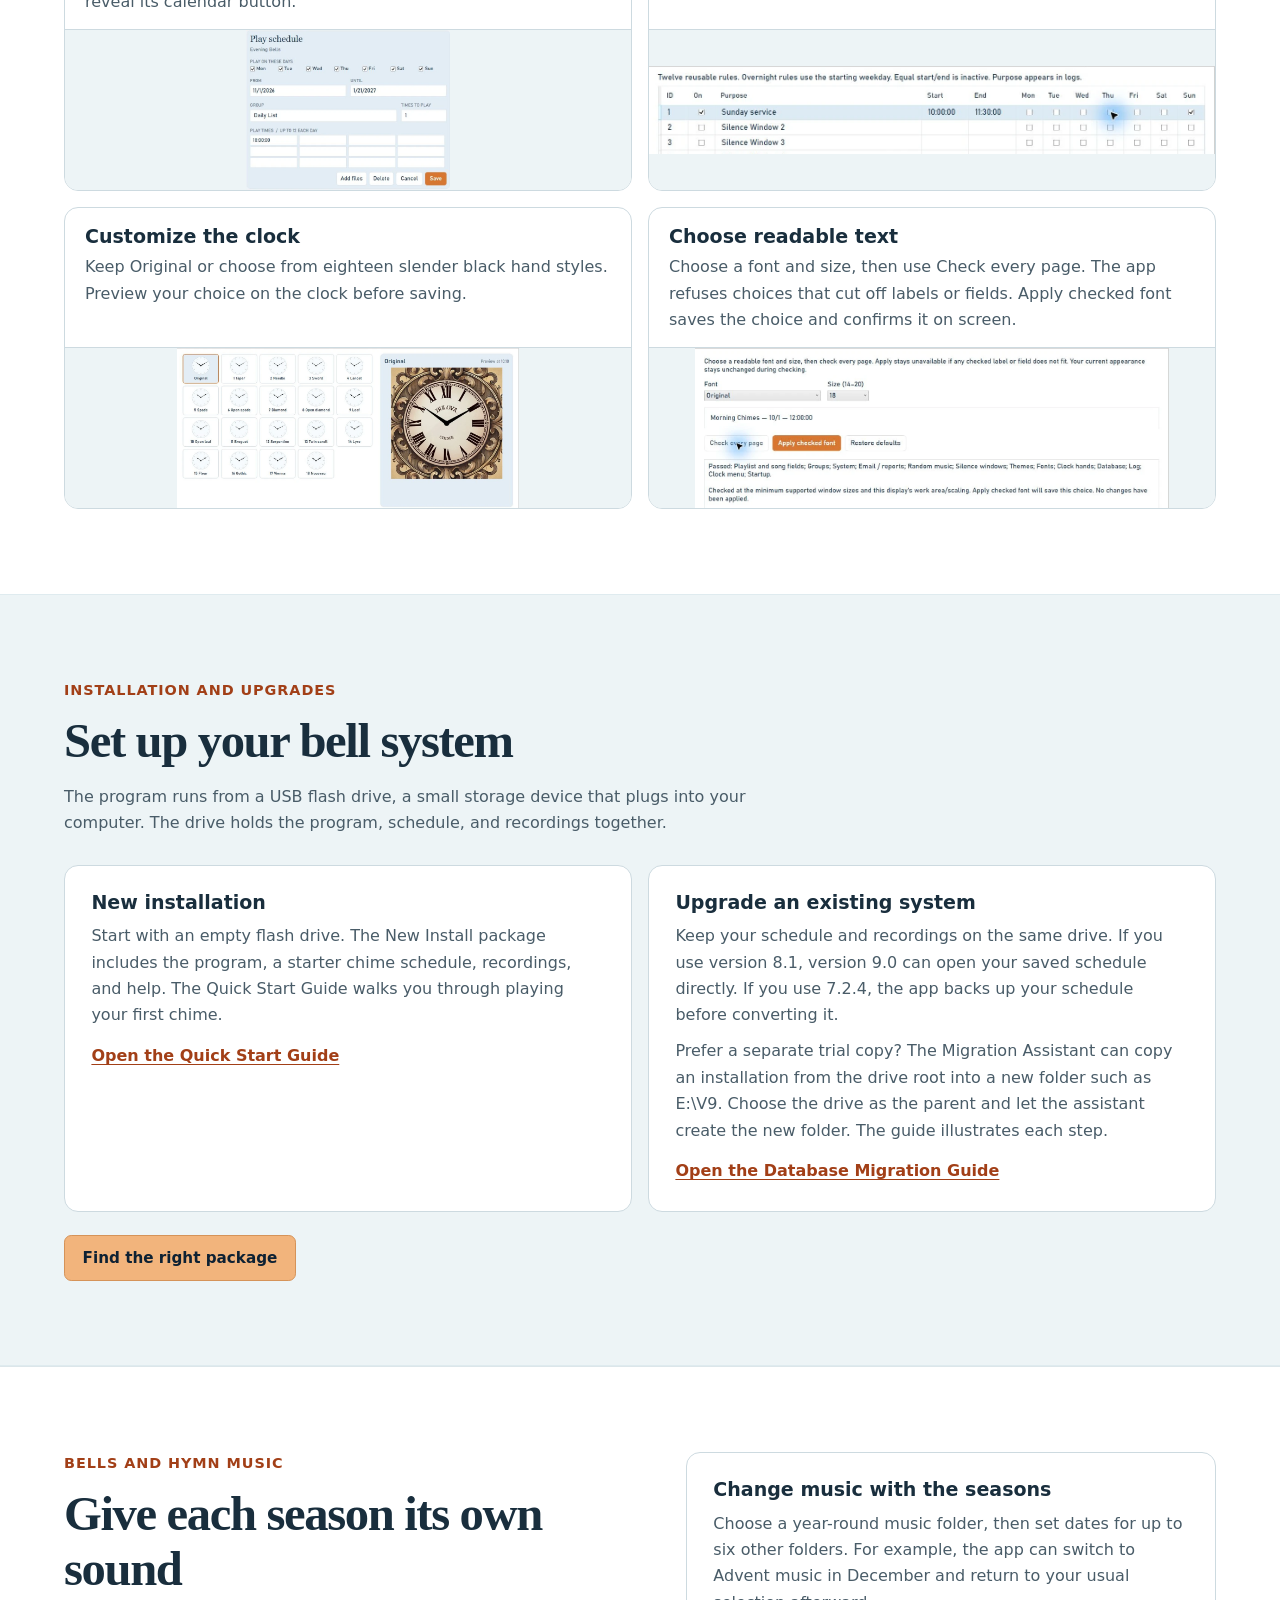
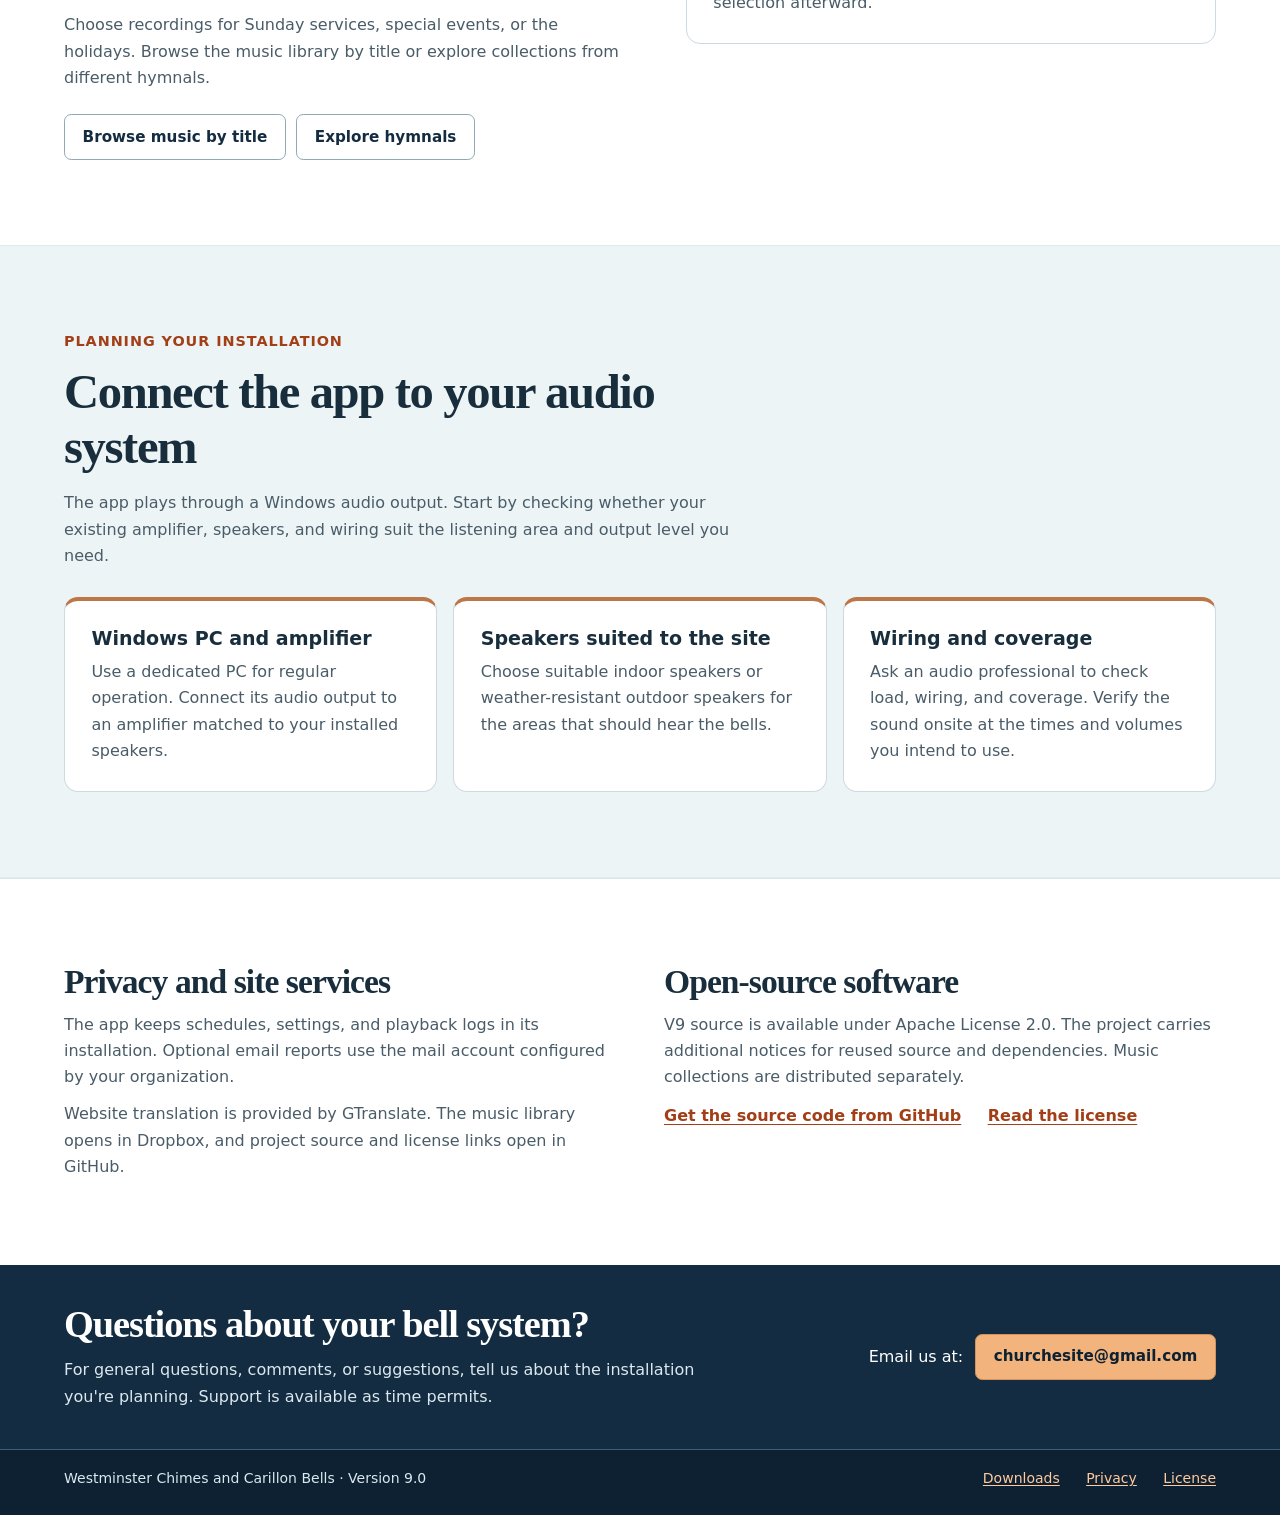
==== commit 9b26a32a: "Fix migration from shared USB root and clarify folder selection" ====
--- a/website/v9/index.html
+++ b/website/v9/index.html
@@ -132,6 +132,7 @@
           <article class="card">
             <h3>Upgrade an existing system</h3>
             <p>Keep your schedule and recordings on the same drive. If you use version 8.1, version 9.0 can open your saved schedule directly. If you use 7.2.4, the app backs up your schedule before converting it.</p>
+            <p>Prefer a separate trial copy? The Migration Assistant can copy an installation from the drive root into a new folder such as E:\V9. Choose the drive as the parent and let the assistant create the new folder. The guide illustrates each step.</p>
             <a href="guides/migration-guide.pdf">Open the Database Migration Guide</a>
           </article>
         </div>
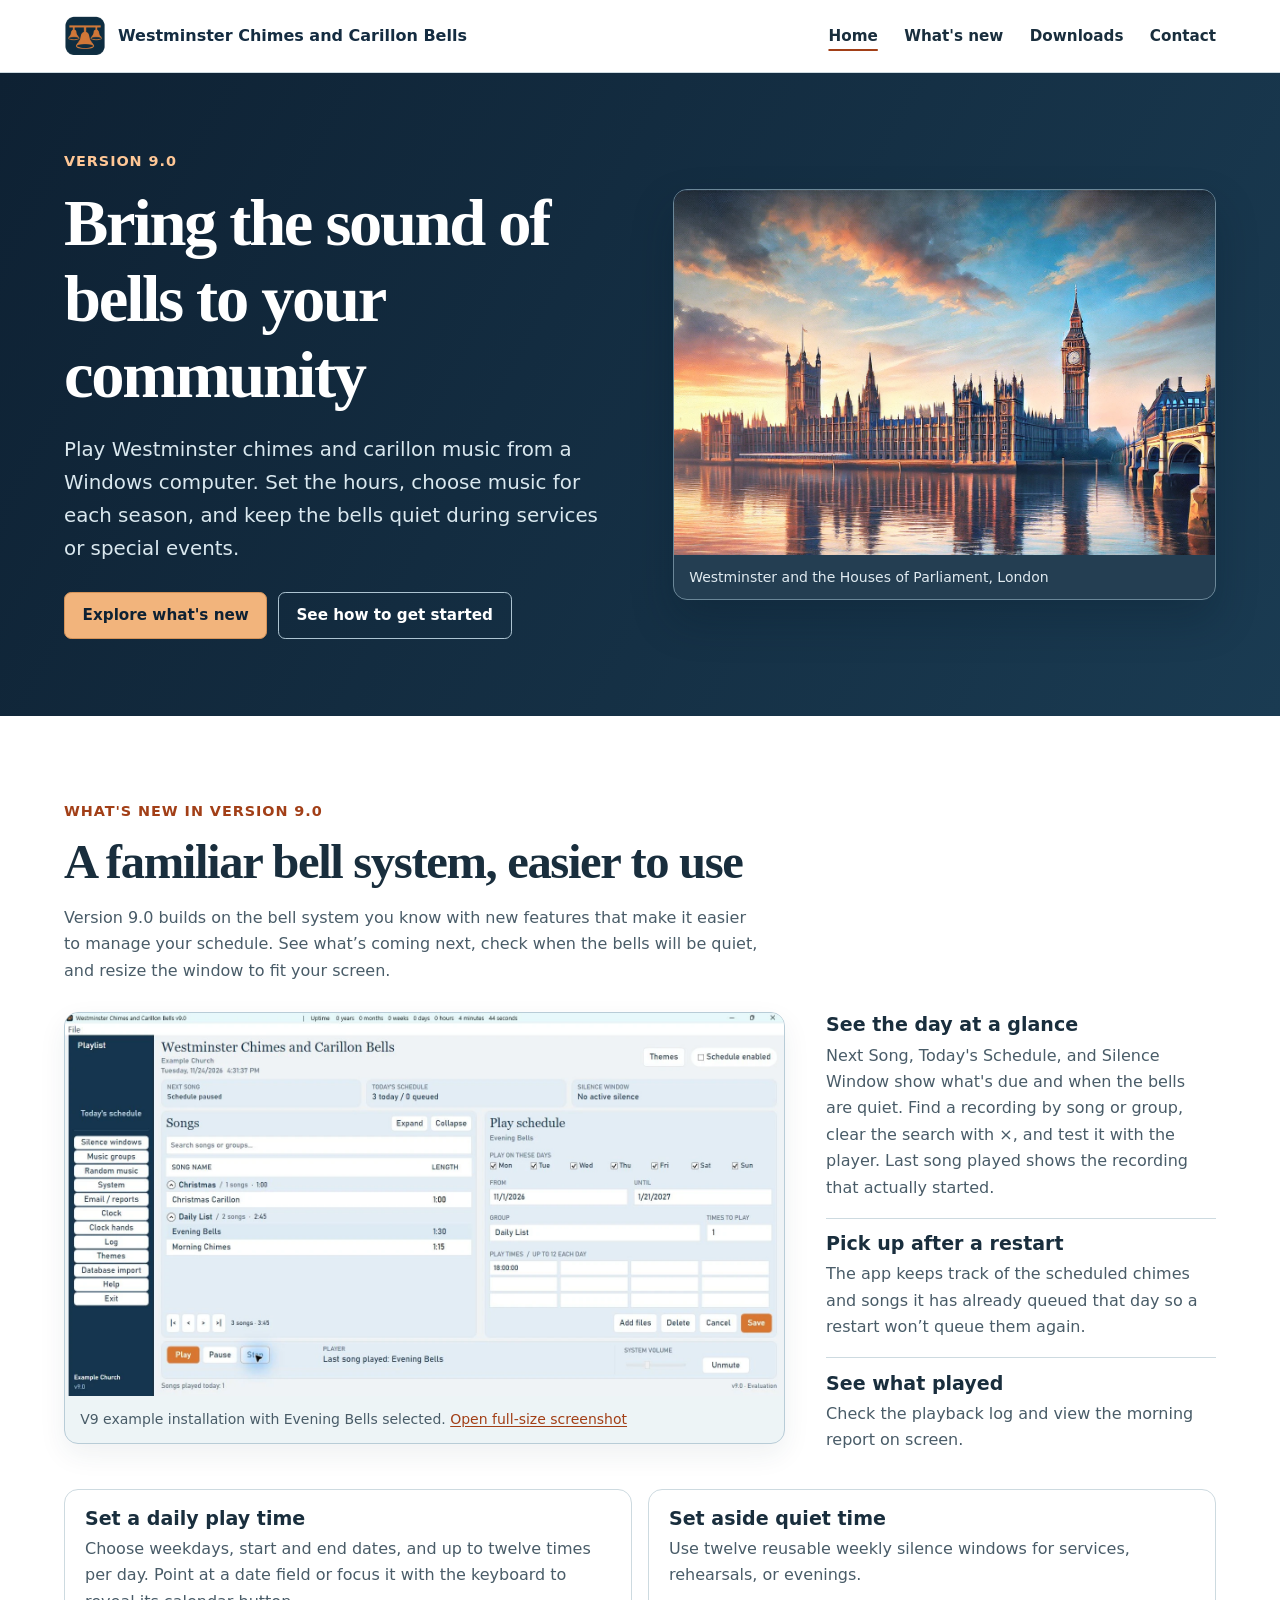
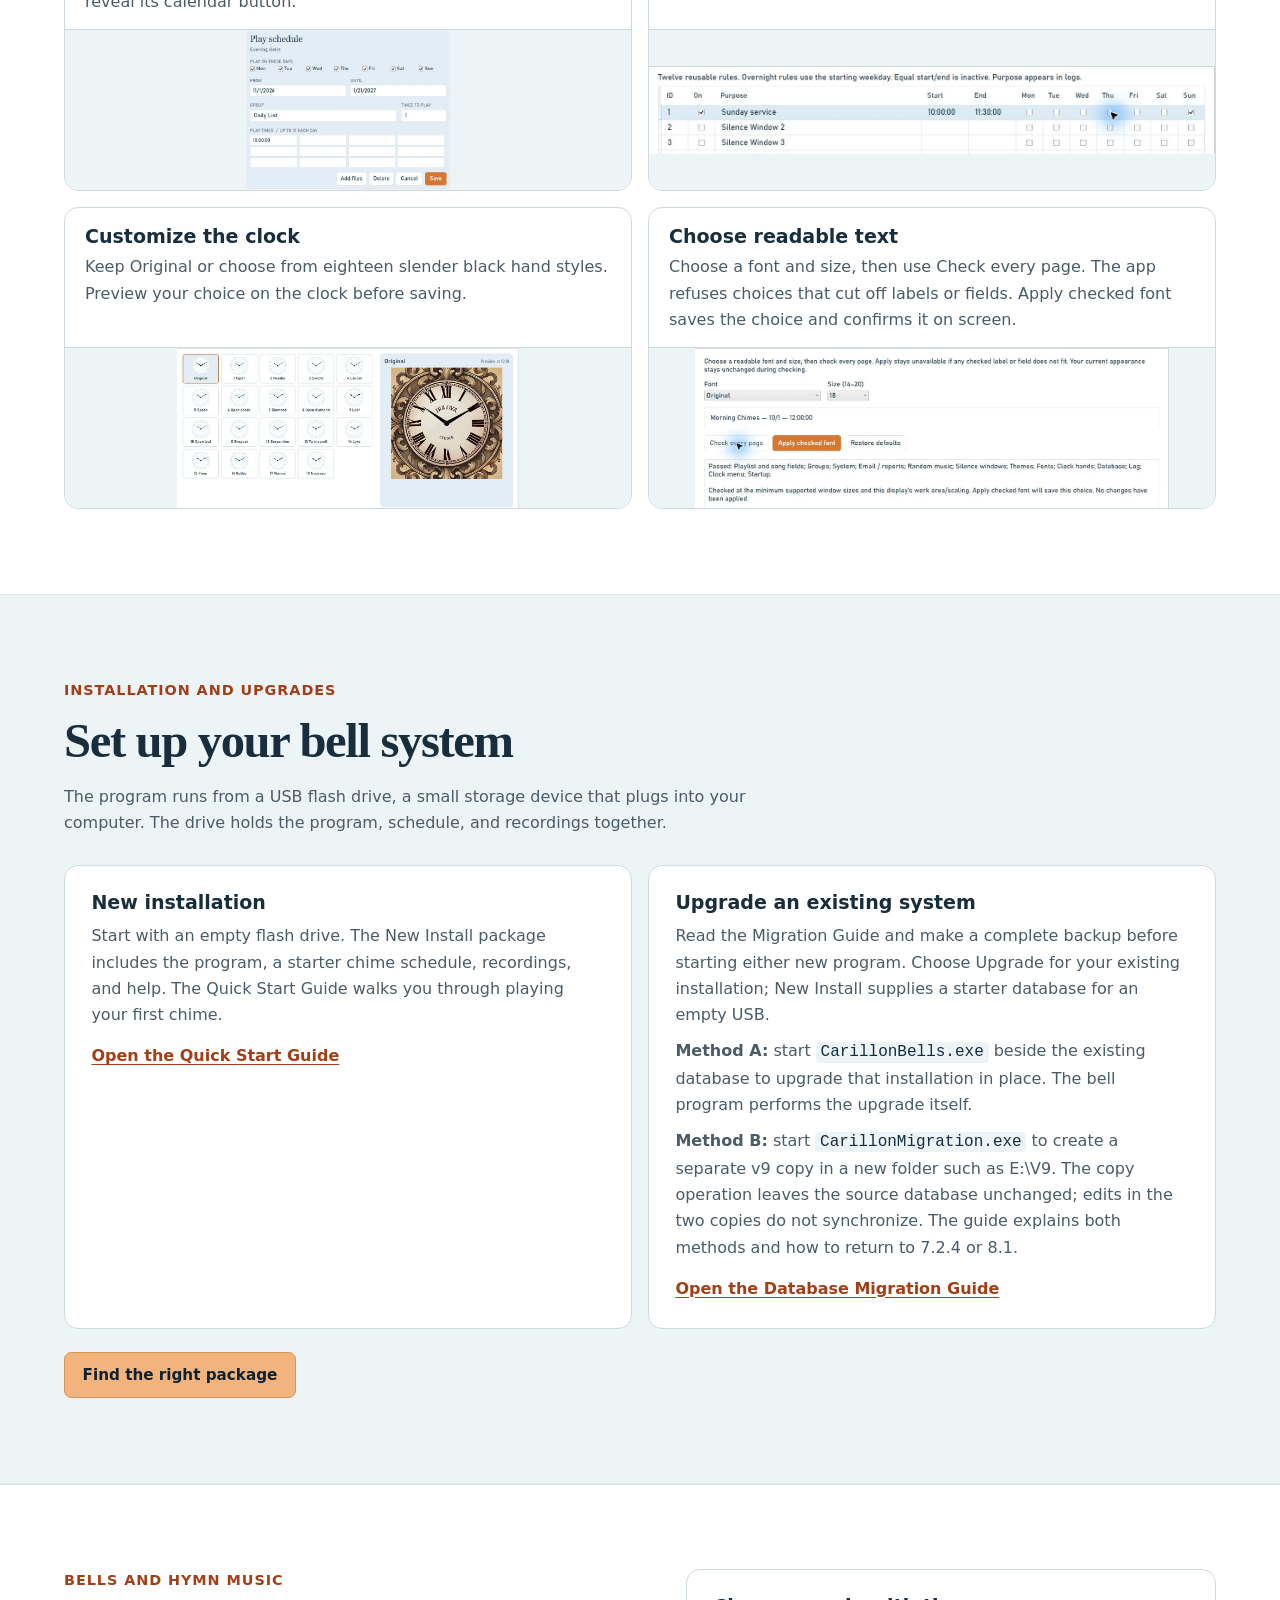
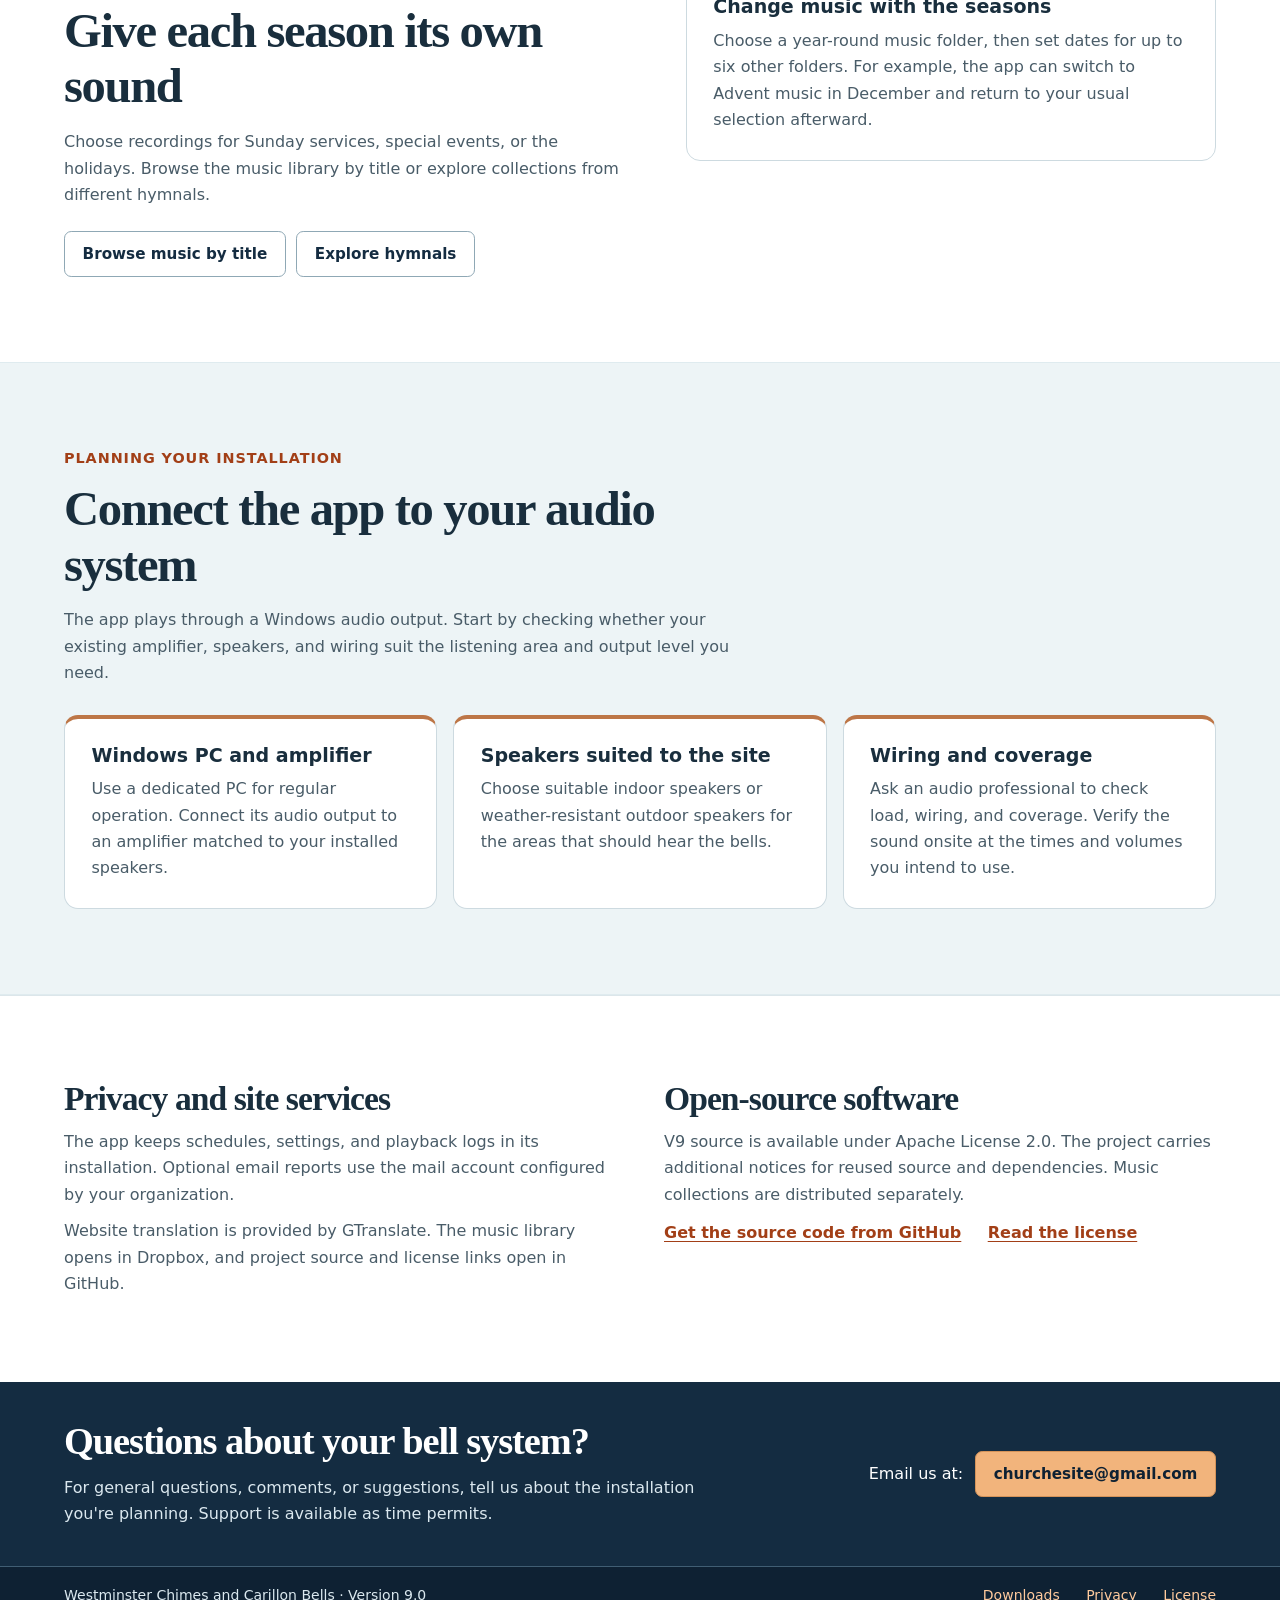
==== commit 202476d5: "Clarify in-place upgrades, separate trials and version-specific recovery" ====
--- a/website/v9/index.html
+++ b/website/v9/index.html
@@ -131,8 +131,9 @@
           </article>
           <article class="card">
             <h3>Upgrade an existing system</h3>
-            <p>Keep your schedule and recordings on the same drive. If you use version 8.1, version 9.0 can open your saved schedule directly. If you use 7.2.4, the app backs up your schedule before converting it.</p>
-            <p>Prefer a separate trial copy? The Migration Assistant can copy an installation from the drive root into a new folder such as E:\V9. Choose the drive as the parent and let the assistant create the new folder. The guide illustrates each step.</p>
+            <p>Read the Migration Guide and make a complete backup before starting either new program. Choose Upgrade for your existing installation; New Install supplies a starter database for an empty USB.</p>
+            <p><strong>Method A:</strong> start <code class="notranslate" translate="no">CarillonBells.exe</code> beside the existing database to upgrade that installation in place. The bell program performs the upgrade itself.</p>
+            <p><strong>Method B:</strong> start <code class="notranslate" translate="no">CarillonMigration.exe</code> to create a separate v9 copy in a new folder such as E:\V9. The copy operation leaves the source database unchanged; edits in the two copies do not synchronize. The guide explains both methods and how to return to 7.2.4 or 8.1.</p>
             <a href="guides/migration-guide.pdf">Open the Database Migration Guide</a>
           </article>
         </div>
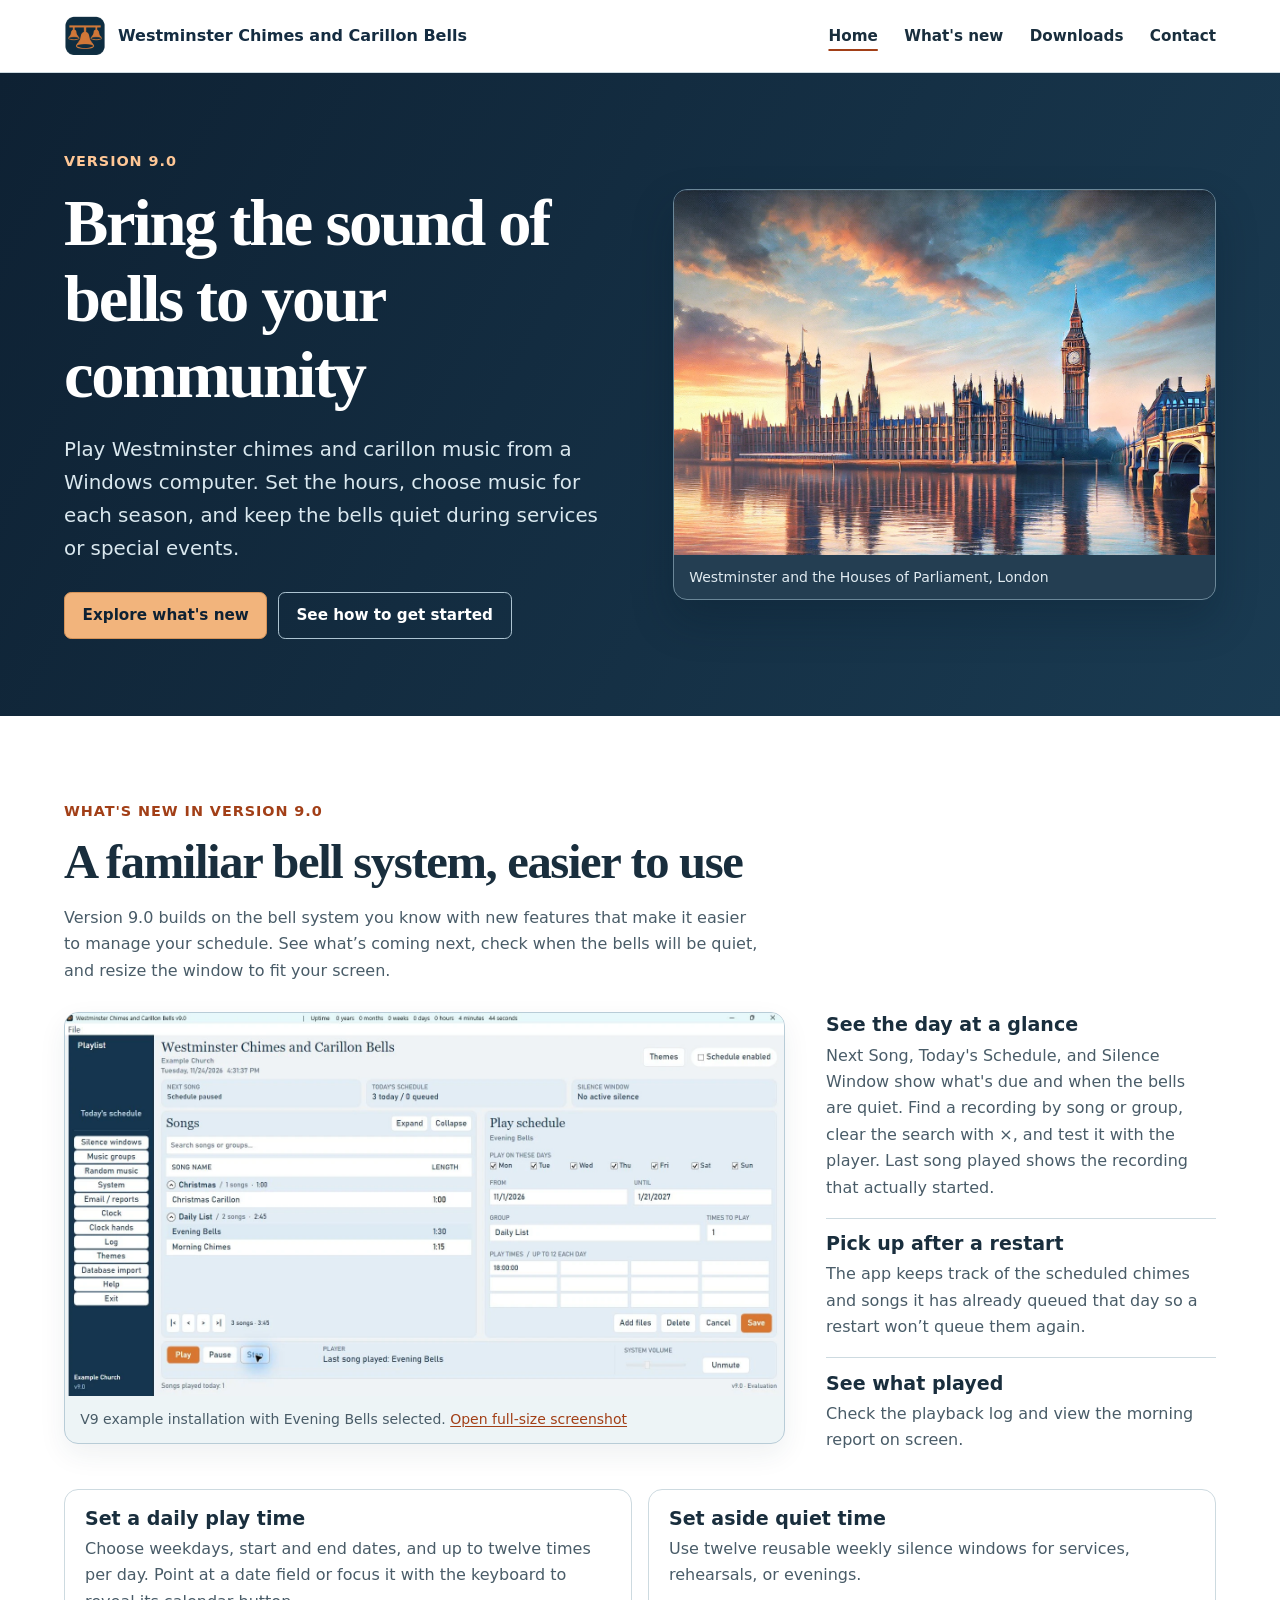
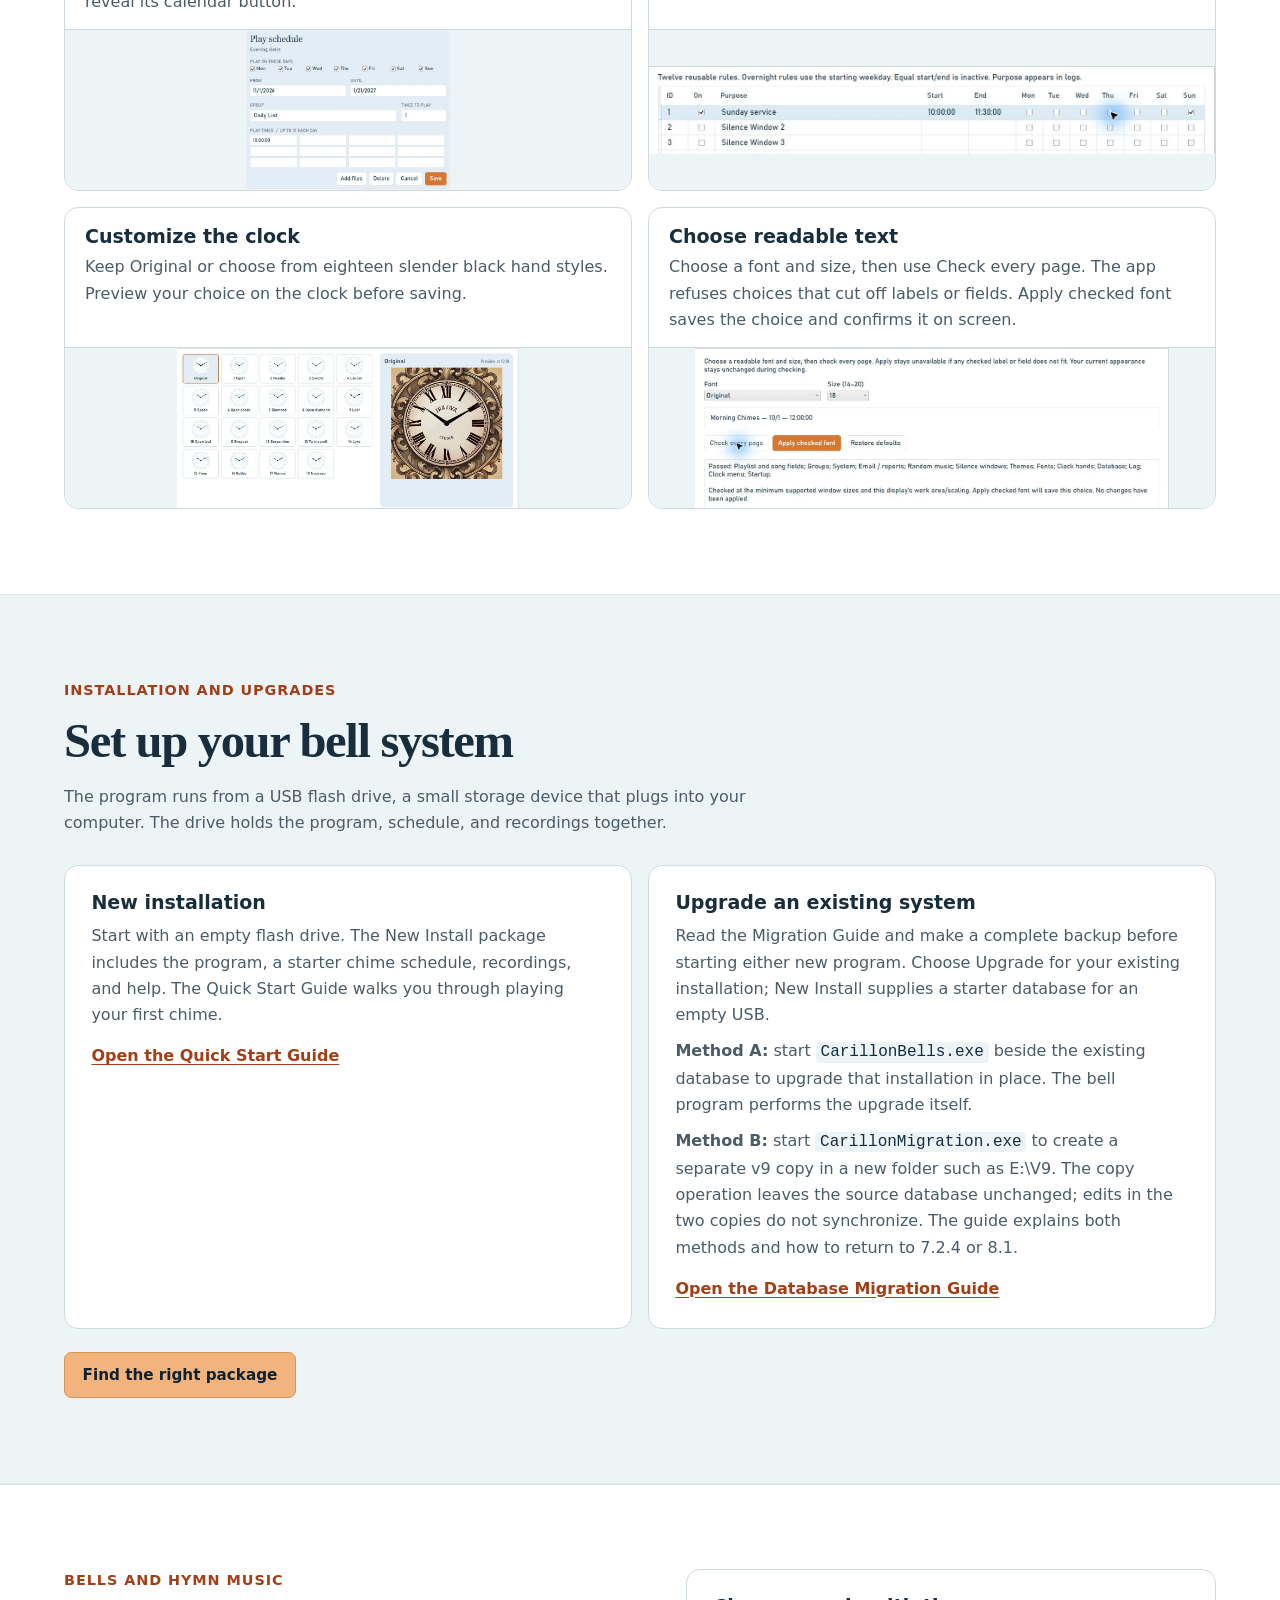
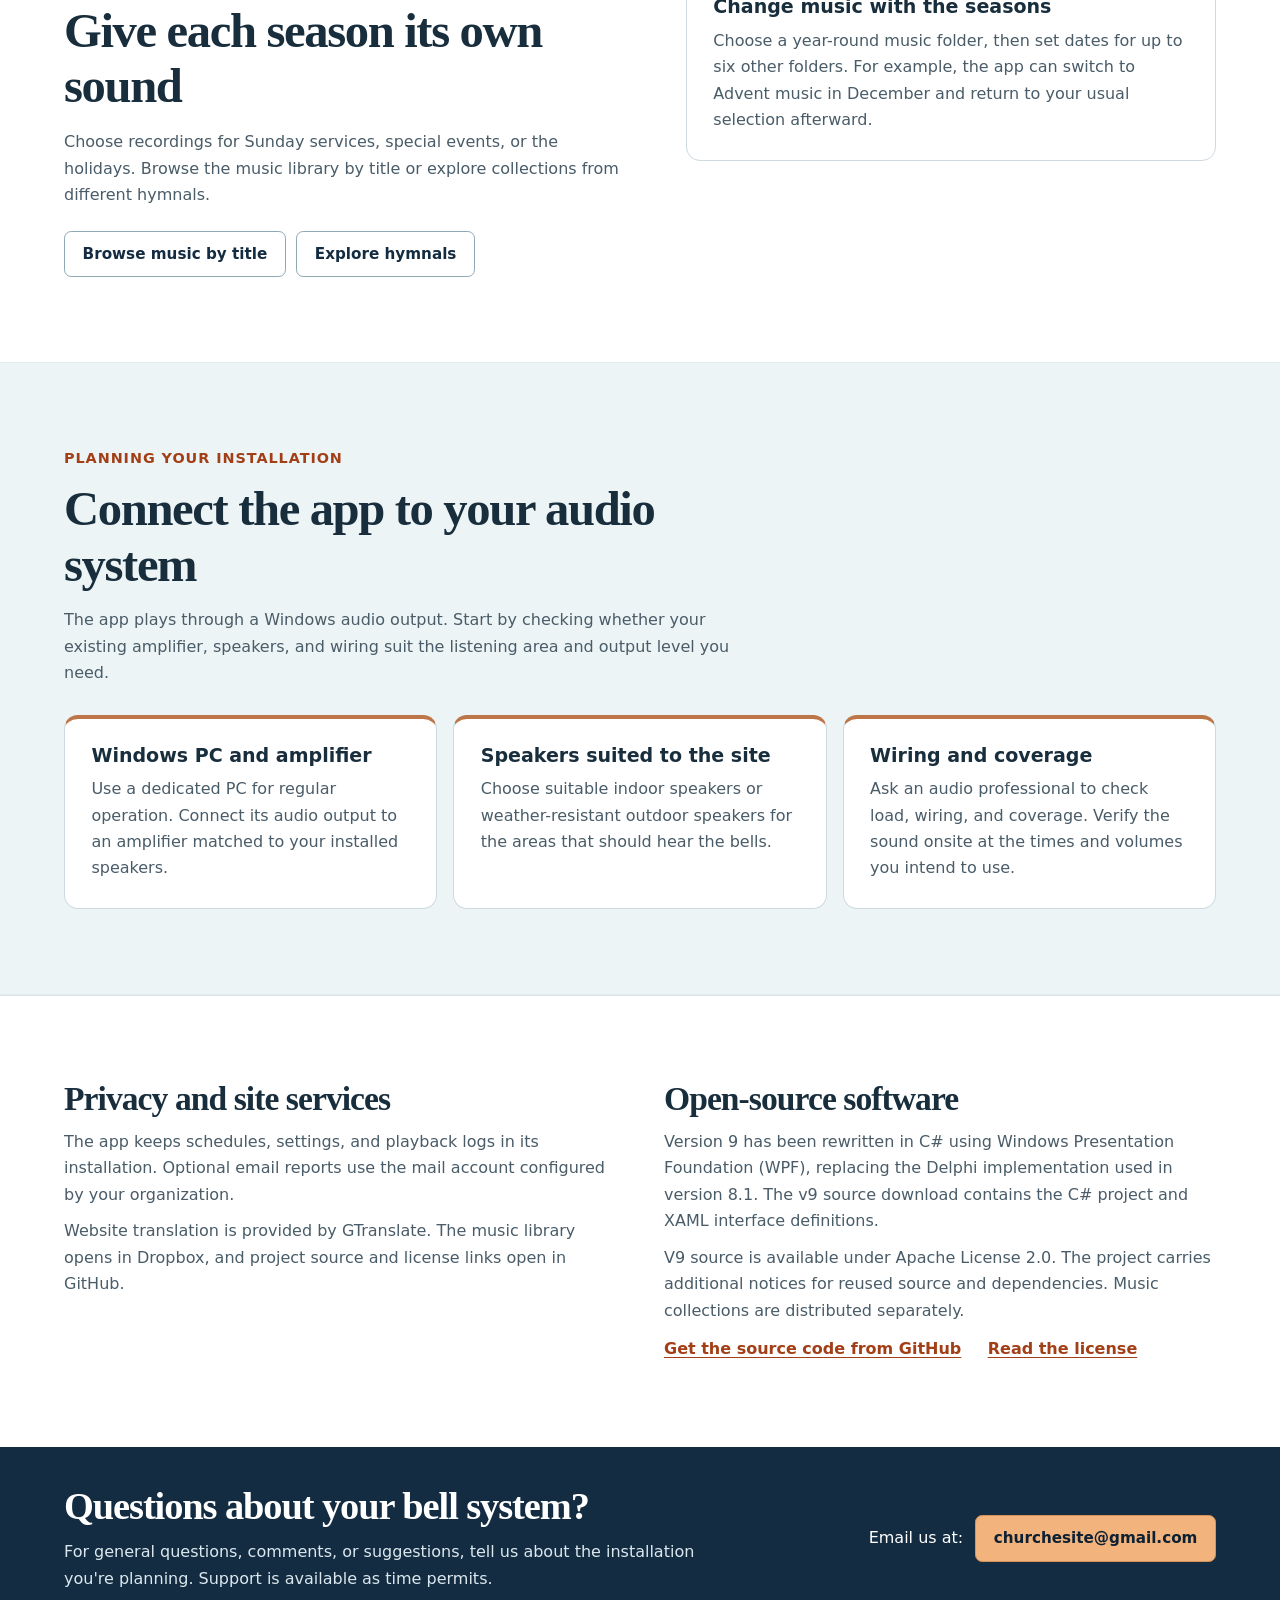
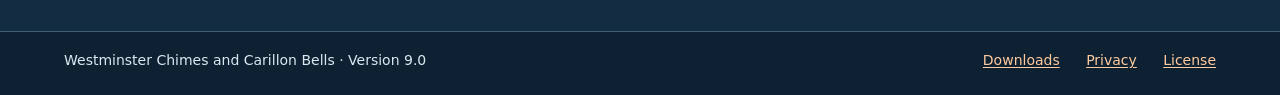
==== commit 55daaf86: "Clarify that v9 source is C# and WPF rather than Delphi" ====
--- a/website/v9/index.html
+++ b/website/v9/index.html
@@ -194,6 +194,7 @@
         </article>
         <article id="license">
           <h2>Open-source software</h2>
+          <p>Version 9 has been rewritten in <span class="notranslate" translate="no">C#</span> using <span class="notranslate" translate="no">Windows Presentation Foundation (WPF)</span>, replacing the <span class="notranslate" translate="no">Delphi</span> implementation used in version 8.1. The v9 source download contains the <span class="notranslate" translate="no">C#</span> project and <span class="notranslate" translate="no">XAML</span> interface definitions.</p>
           <p>V9 source is available under Apache License 2.0. The project carries additional notices for reused source and dependencies. Music collections are distributed separately.</p>
           <div class="inline-links">
             <a href="https://github.com/tmartindub/CarillonBells-9.0">Get the source code from GitHub</a>
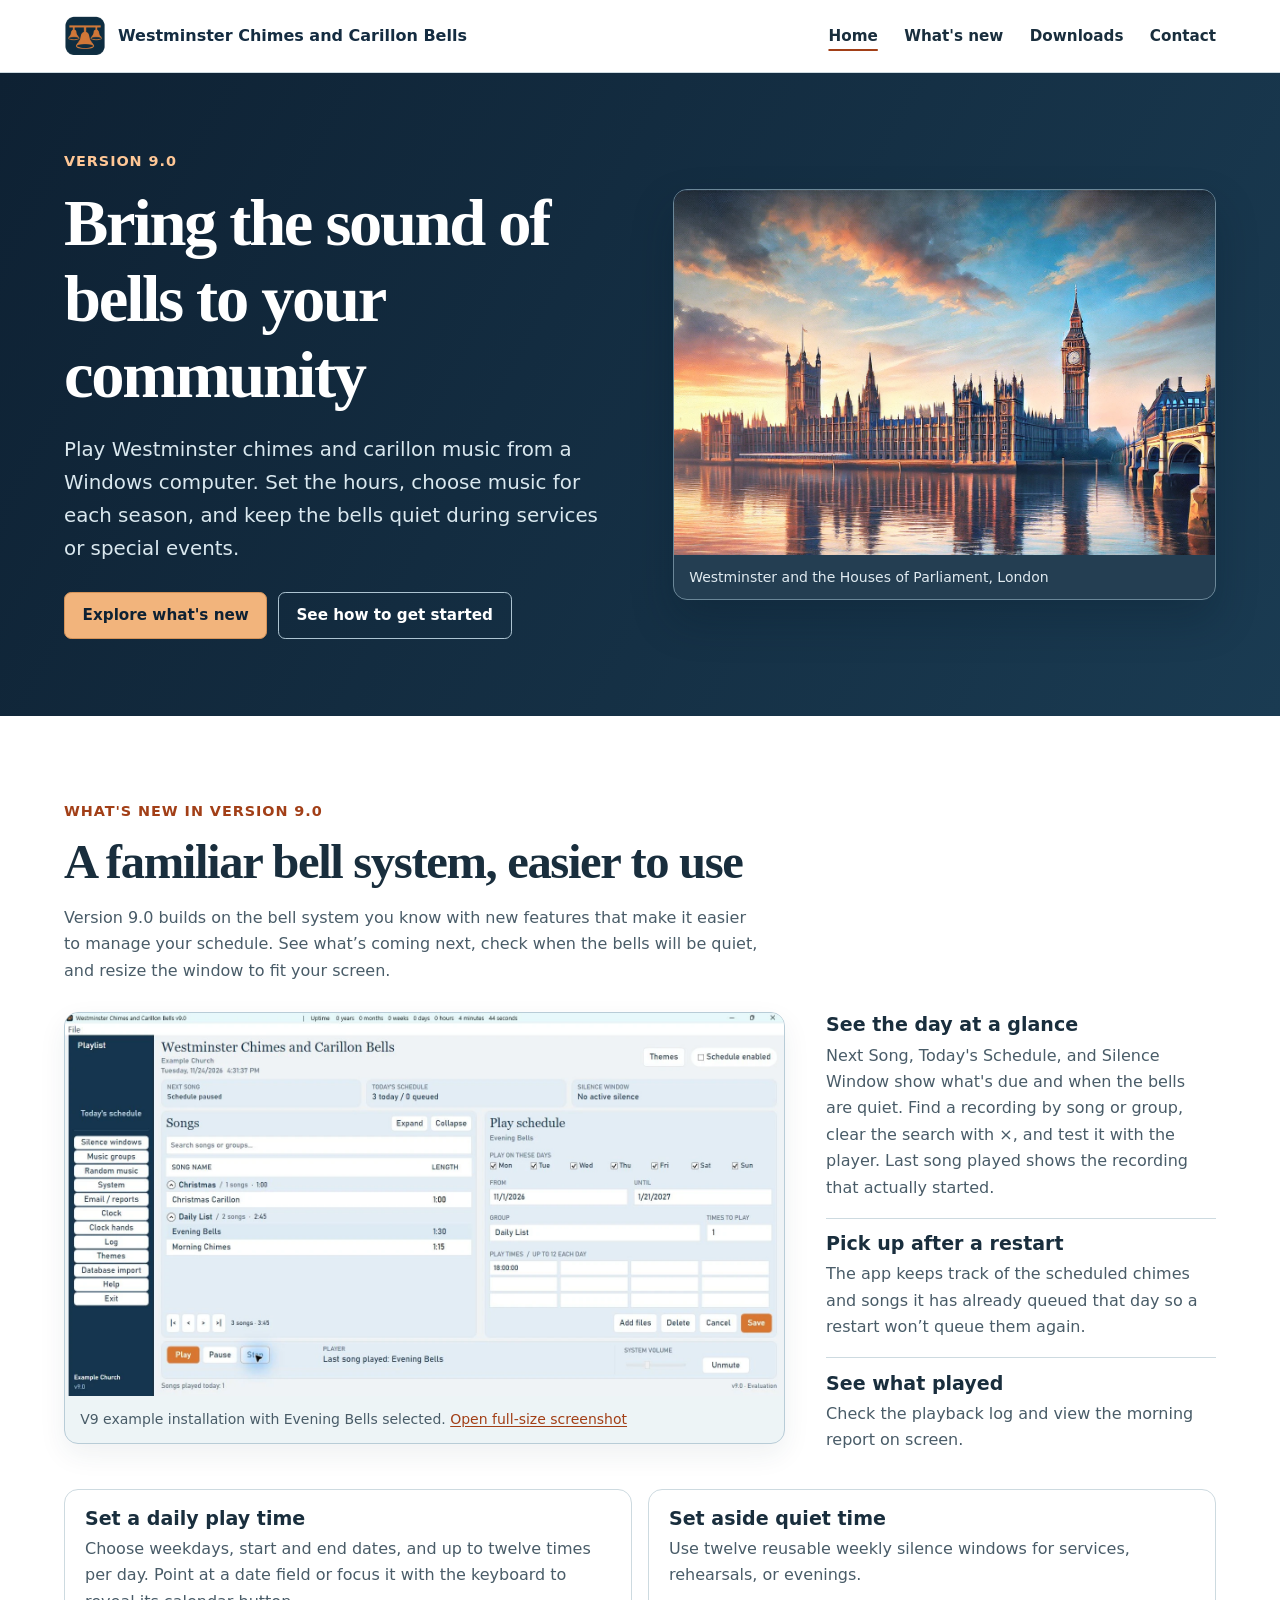
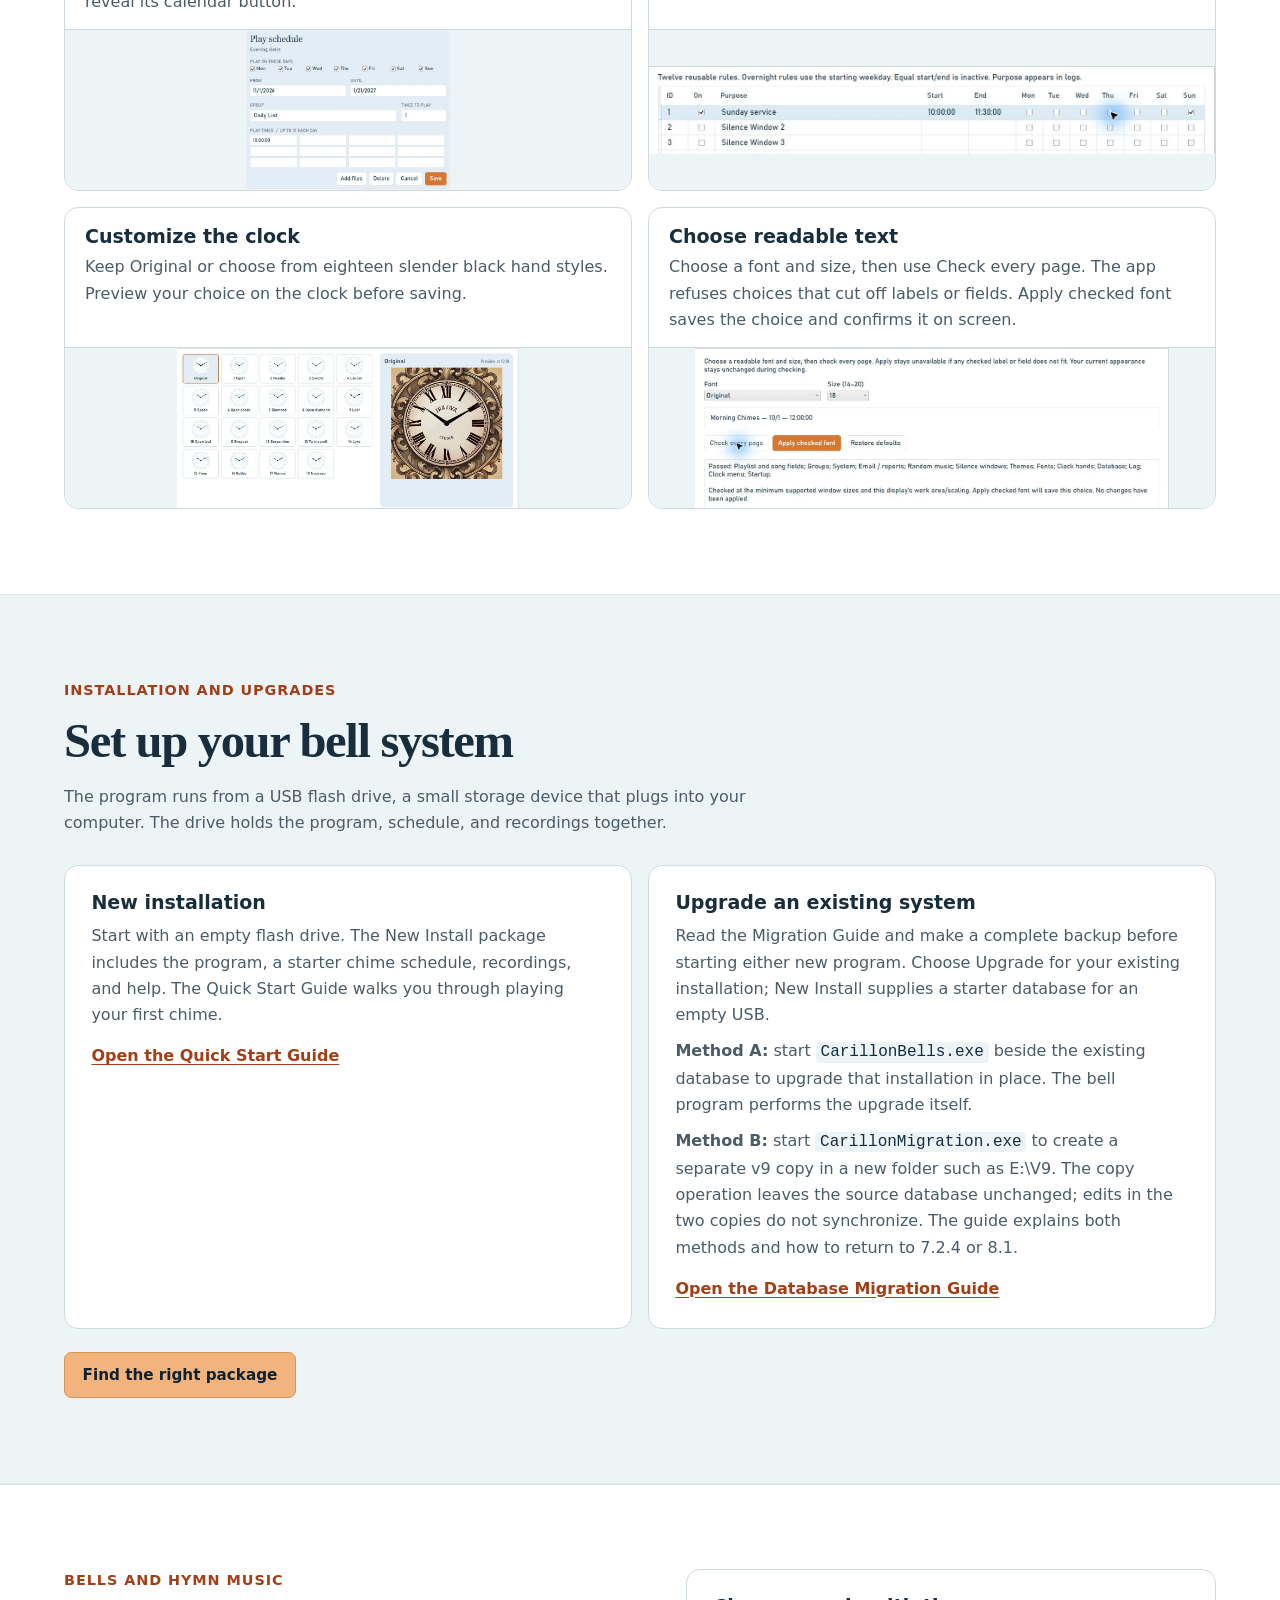
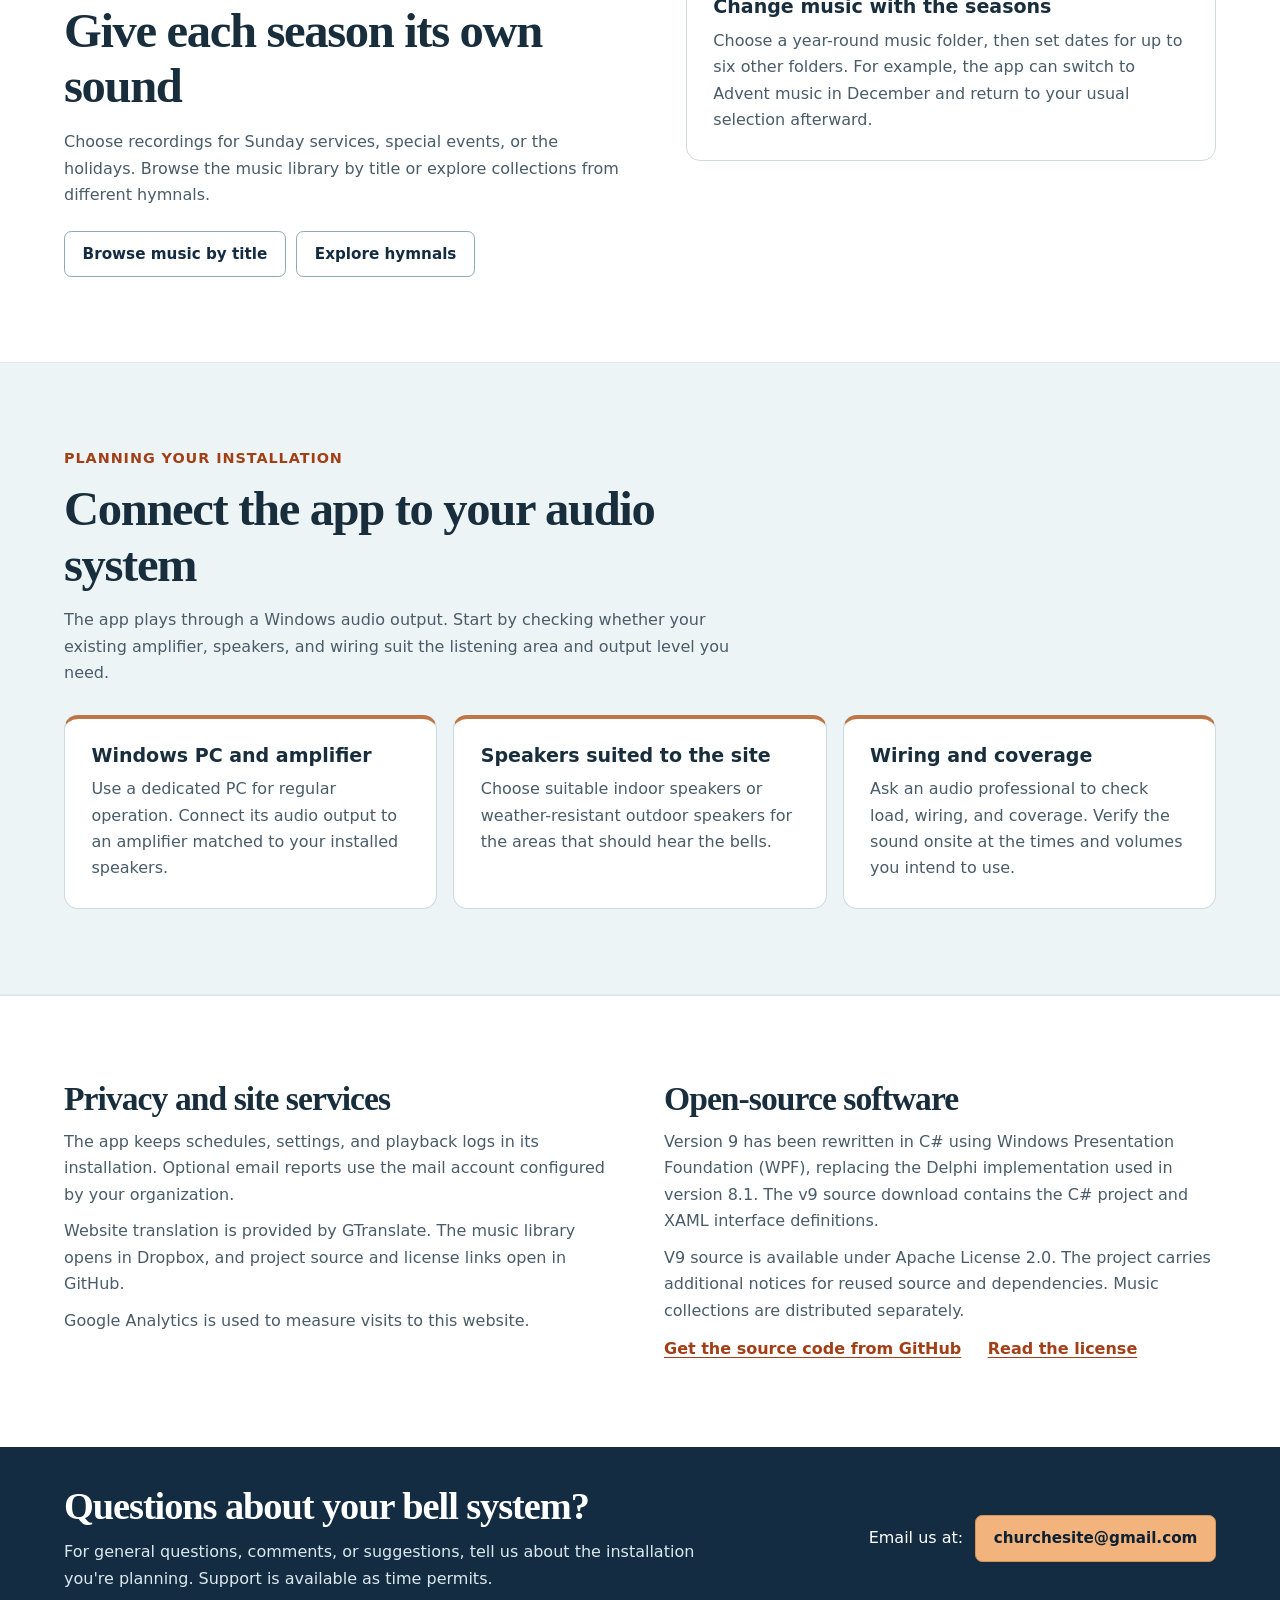
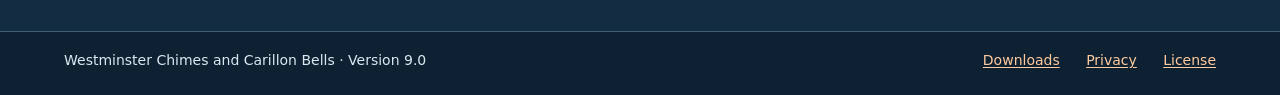
==== commit ff5511ef: "Carry forward Google Analytics ID to v9 website" ====
--- a/website/v9/index.html
+++ b/website/v9/index.html
@@ -2,6 +2,14 @@
 <html lang="en">
 <head>
   <meta charset="utf-8">
+  <!-- Google tag (gtag.js) -->
+  <script async src="https://www.googletagmanager.com/gtag/js?id=G-GPWCTFRF87"></script>
+  <script>
+    window.dataLayer = window.dataLayer || [];
+    function gtag(){dataLayer.push(arguments);}
+    gtag('js', new Date());
+    gtag('config', 'G-GPWCTFRF87');
+  </script>
   <meta name="viewport" content="width=device-width, initial-scale=1">
   <meta name="robots" content="noindex, nofollow">
   <meta name="description" content="Westminster Chimes and Carillon Bells 9.0 lets churches and community organizations schedule chimes, seasonal music, and quiet hours on a Windows PC.">
@@ -191,6 +199,7 @@
           <h2>Privacy and site services</h2>
           <p>The app keeps schedules, settings, and playback logs in its installation. Optional email reports use the mail account configured by your organization.</p>
           <p>Website translation is provided by GTranslate. The music library opens in Dropbox, and project source and license links open in GitHub.</p>
+          <p>Google Analytics is used to measure visits to this website.</p>
         </article>
         <article id="license">
           <h2>Open-source software</h2>
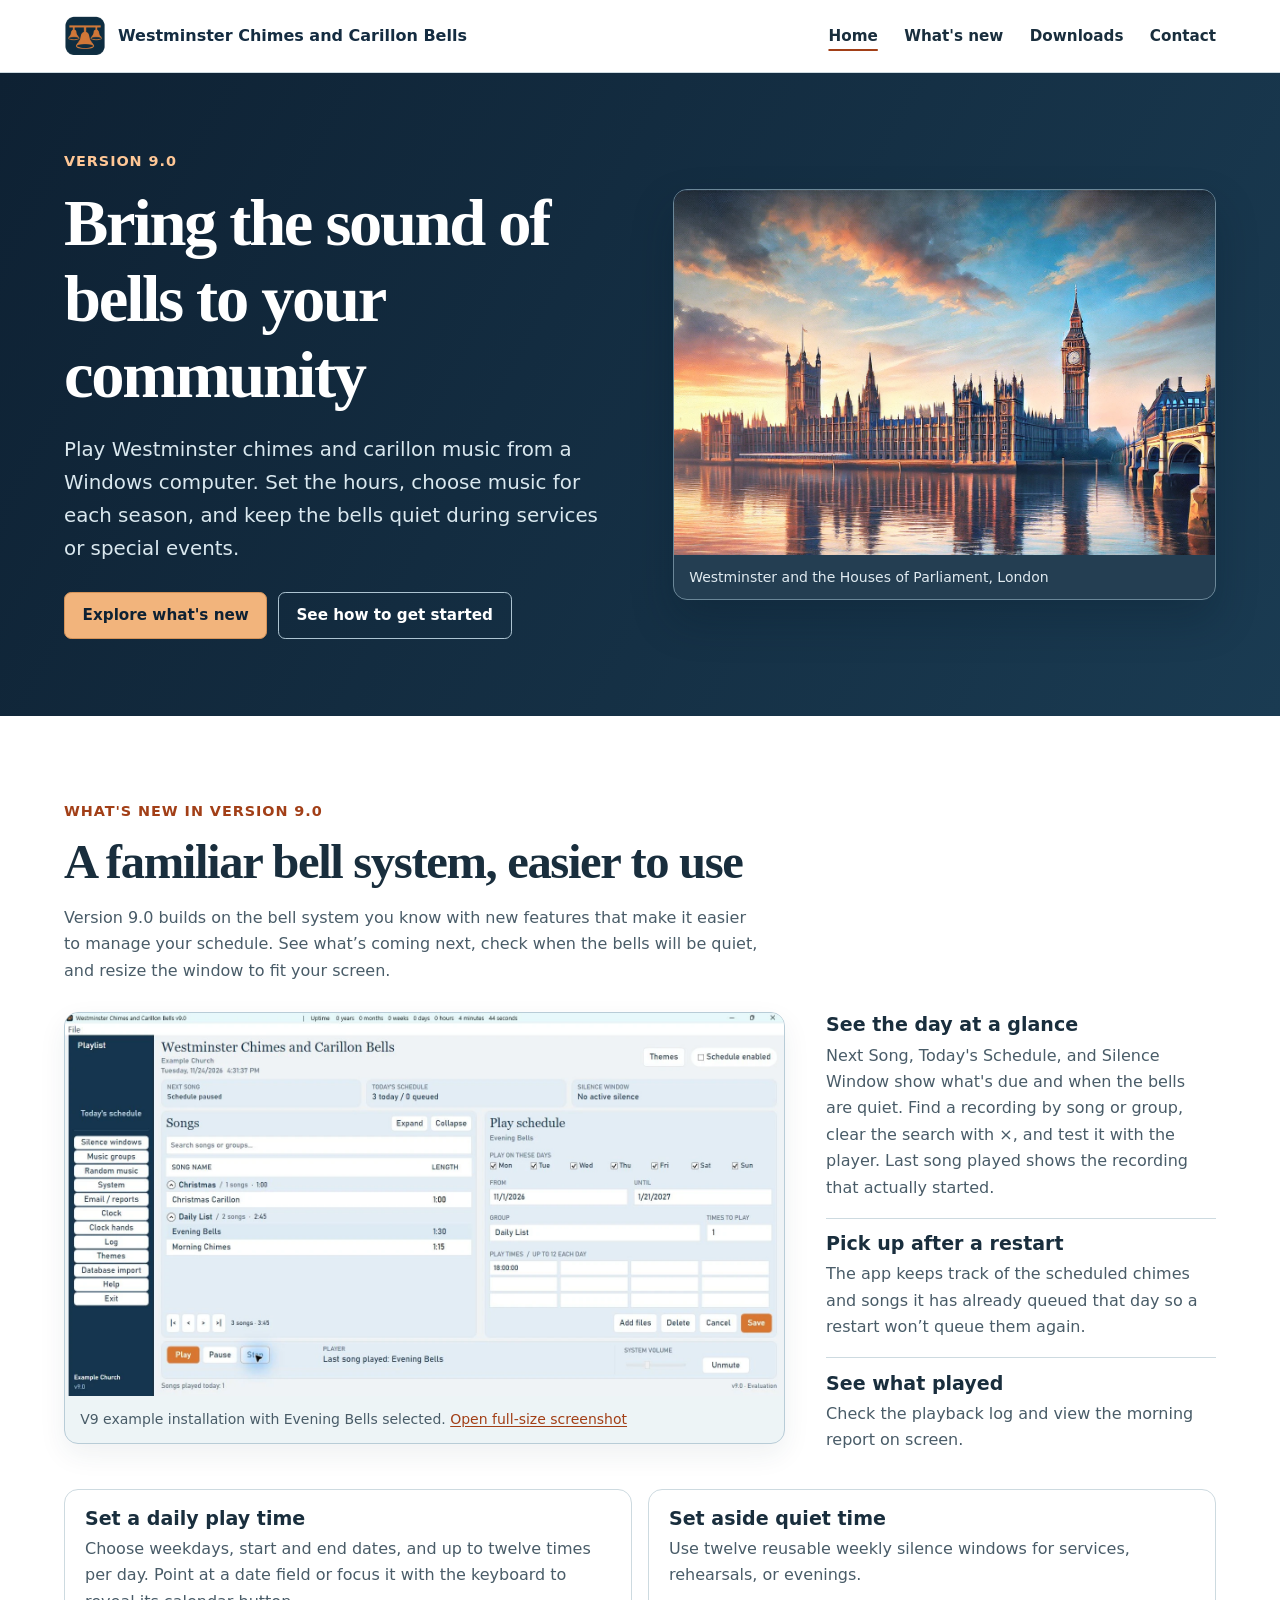
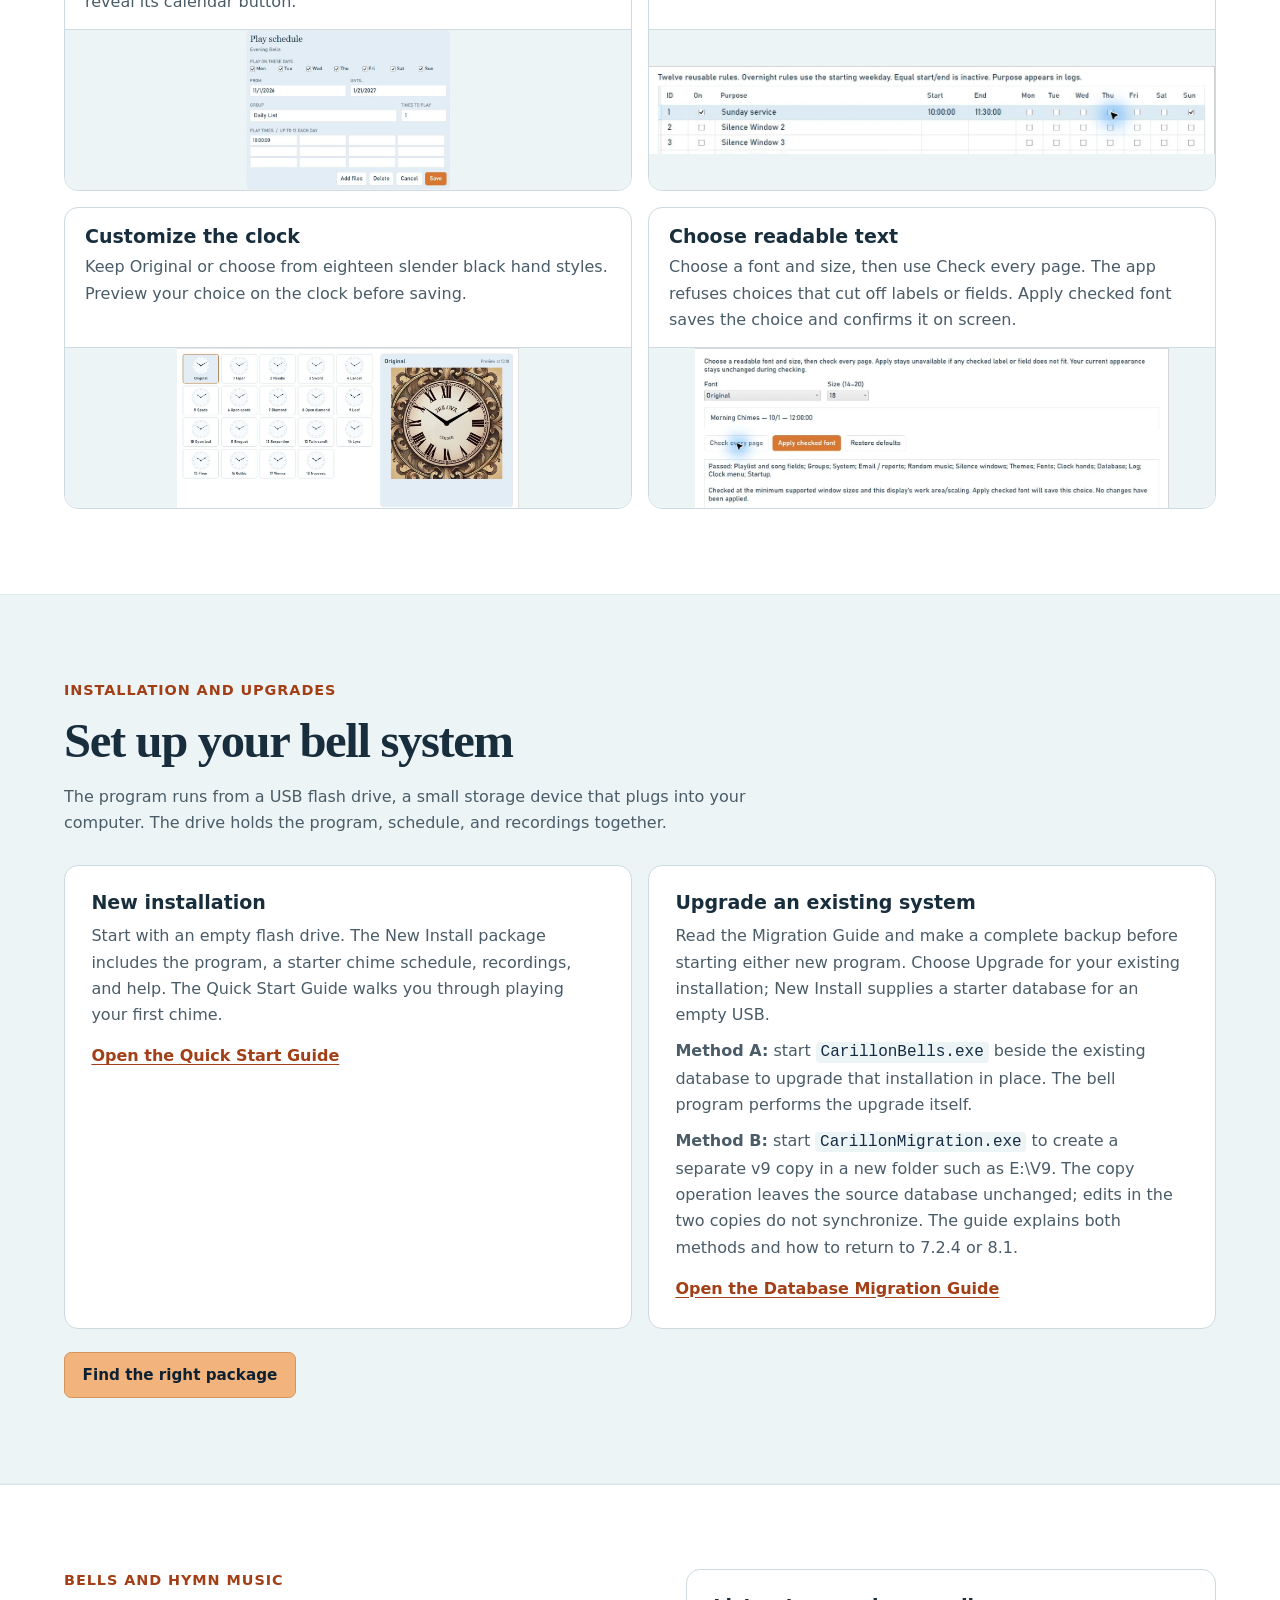
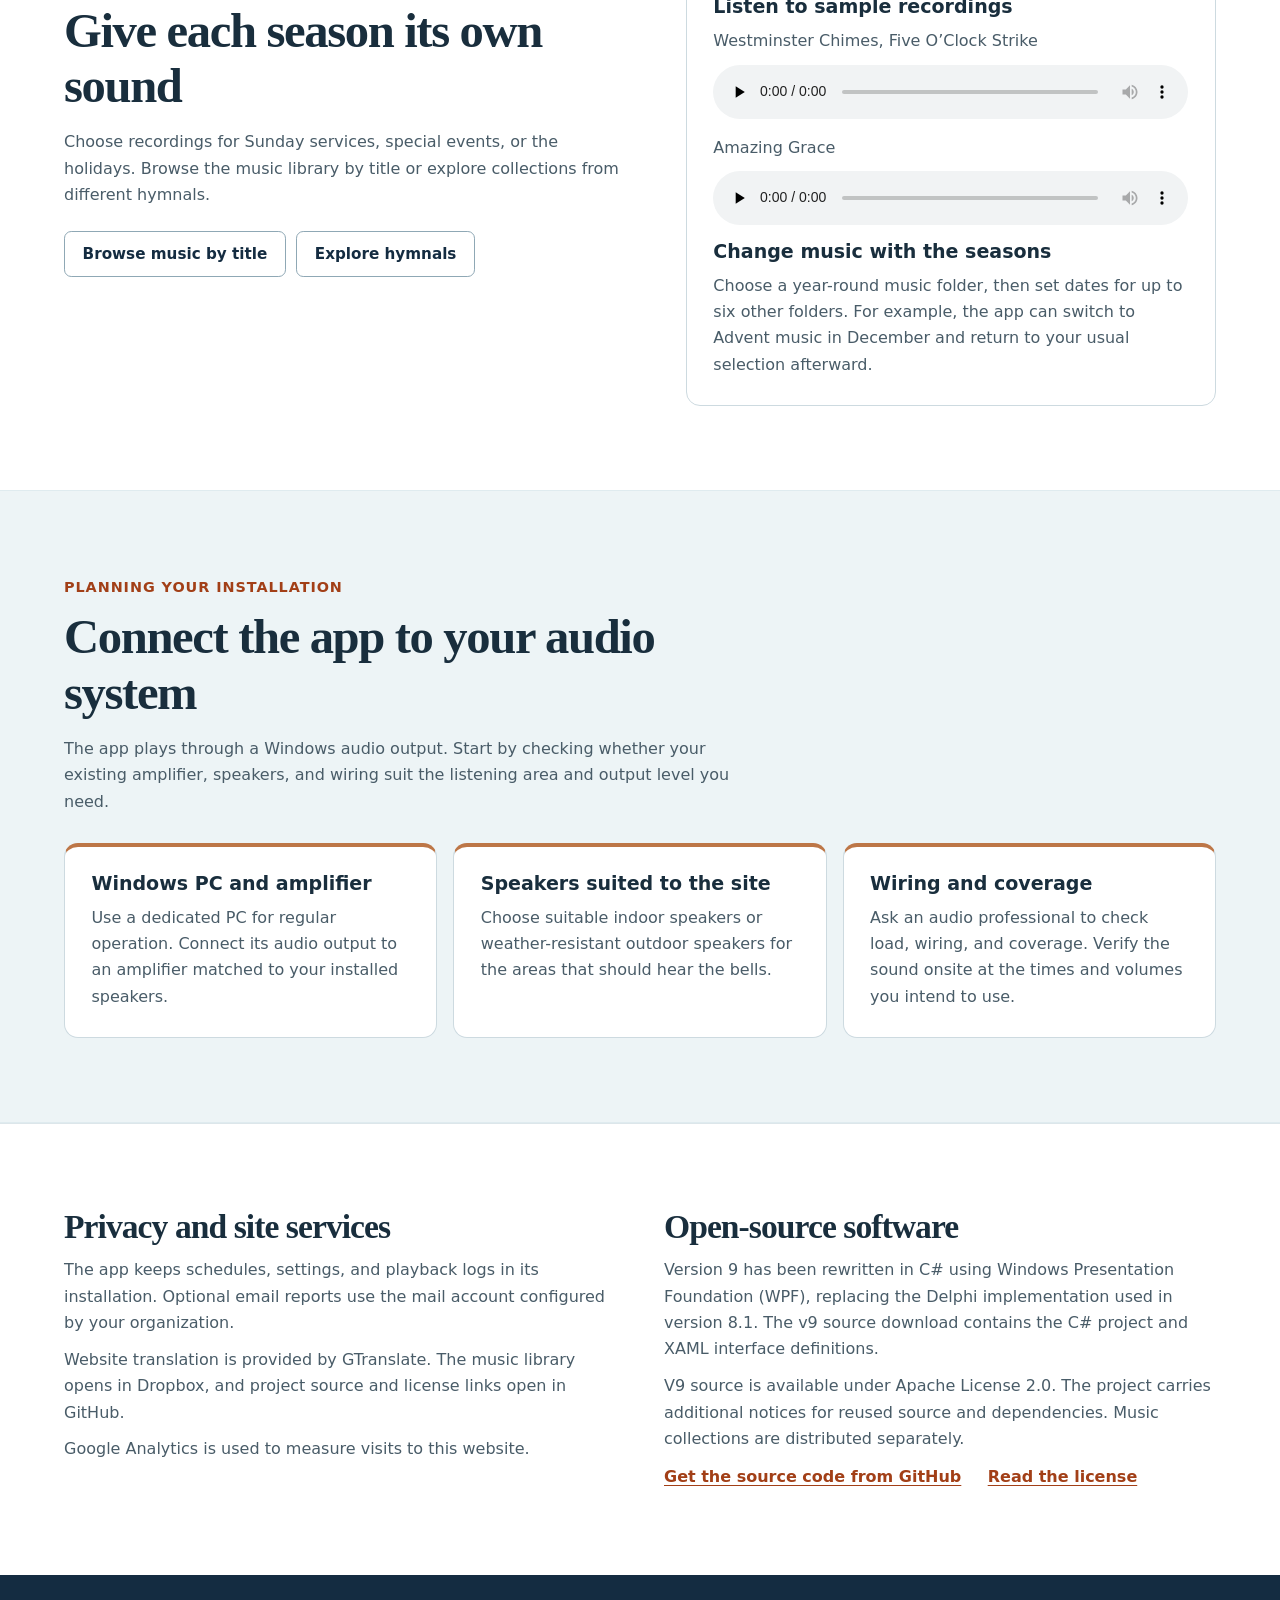
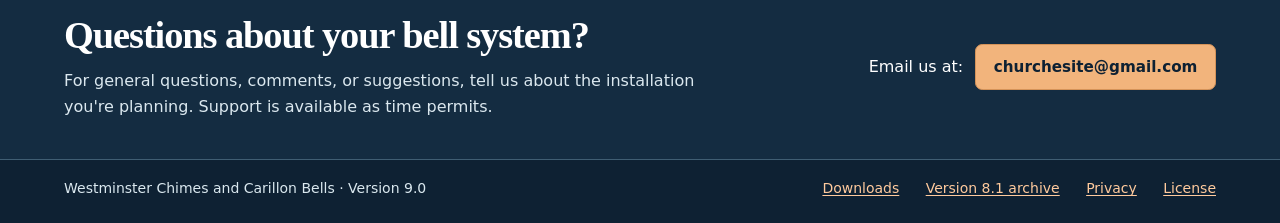
==== commit 35c7110b: "Prepare v9.0.0 publication with verified installers and preserved 8.1 downloads" ====
--- a/website/v9/index.html
+++ b/website/v9/index.html
@@ -11,16 +11,21 @@
     gtag('config', 'G-GPWCTFRF87');
   </script>
   <meta name="viewport" content="width=device-width, initial-scale=1">
-  <meta name="robots" content="noindex, nofollow">
+  <meta name="robots" content="index, follow">
   <meta name="description" content="Westminster Chimes and Carillon Bells 9.0 lets churches and community organizations schedule chimes, seasonal music, and quiet hours on a Windows PC.">
   <meta property="og:type" content="website">
   <meta property="og:title" content="Westminster Chimes and Carillon Bells 9.0">
   <meta property="og:description" content="Bring the sound of Westminster chimes and carillon music to your church or community.">
-  <meta property="og:image" content="assets/westminster.webp">
   <meta name="twitter:card" content="summary_large_image">
   <title>Westminster Chimes and Carillon Bells 9.0</title>
   <link rel="icon" href="assets/carillon-icon.ico" sizes="any">
   <link rel="stylesheet" href="assets/site.css">
+  <link rel="canonical" href="https://carillon-bells.github.io/">
+  <meta property="og:url" content="https://carillon-bells.github.io/">
+  <meta property="og:image" content="https://carillon-bells.github.io/assets/westminster.webp">
+  <meta name="twitter:image" content="https://carillon-bells.github.io/assets/westminster.webp">
+  <meta name="twitter:title" content="Westminster Chimes and Carillon Bells 9.0">
+  <meta name="twitter:description" content="Westminster Chimes and Carillon Bells 9.0 lets churches and community organizations schedule chimes, seasonal music, and quiet hours on a Windows PC.">
 </head>
 <body>
   <a class="skip-link" href="#main-content">Skip to content</a>
@@ -163,6 +168,11 @@
           </div>
         </div>
         <div class="card">
+          <h3>Listen to sample recordings</h3>
+          <p>Westminster Chimes, Five O’Clock Strike</p>
+          <audio controls preload="none" aria-label="Westminster Chimes, Five O’Clock Strike"><source src="assets/audio/westminster-chimes.mp3" type="audio/mpeg"><a href="assets/audio/westminster-chimes.mp3">Download the chime sample</a></audio>
+          <p>Amazing Grace</p>
+          <audio controls preload="none" aria-label="Amazing Grace"><source src="assets/audio/amazing-grace.mp3" type="audio/mpeg"><a href="assets/audio/amazing-grace.mp3">Download the hymn sample</a></audio>
           <h3>Change music with the seasons</h3>
           <p>Choose a year-round music folder, then set dates for up to six other folders. For example, the app can switch to Advent music in December and return to your usual selection afterward.</p>
         </div>
@@ -232,6 +242,7 @@
       <p><span class="notranslate" translate="no">Westminster Chimes and Carillon Bells</span> · Version 9.0</p>
       <nav aria-label="Footer navigation">
         <a href="downloads.html">Downloads</a>
+        <a href="v8.1/index.html">Version 8.1 archive</a>
         <a href="#privacy">Privacy</a>
         <a href="#license">License</a>
       </nav>
--- a/website/v9/assets/site.css
+++ b/website/v9/assets/site.css
@@ -173,3 +173,5 @@
   .site-nav { column-gap: .75rem; }
   .link-list > li { align-items: start; flex-direction: column; }
 }
+
+audio { display: block; width: 100%; margin-block: .65rem 1rem; }
